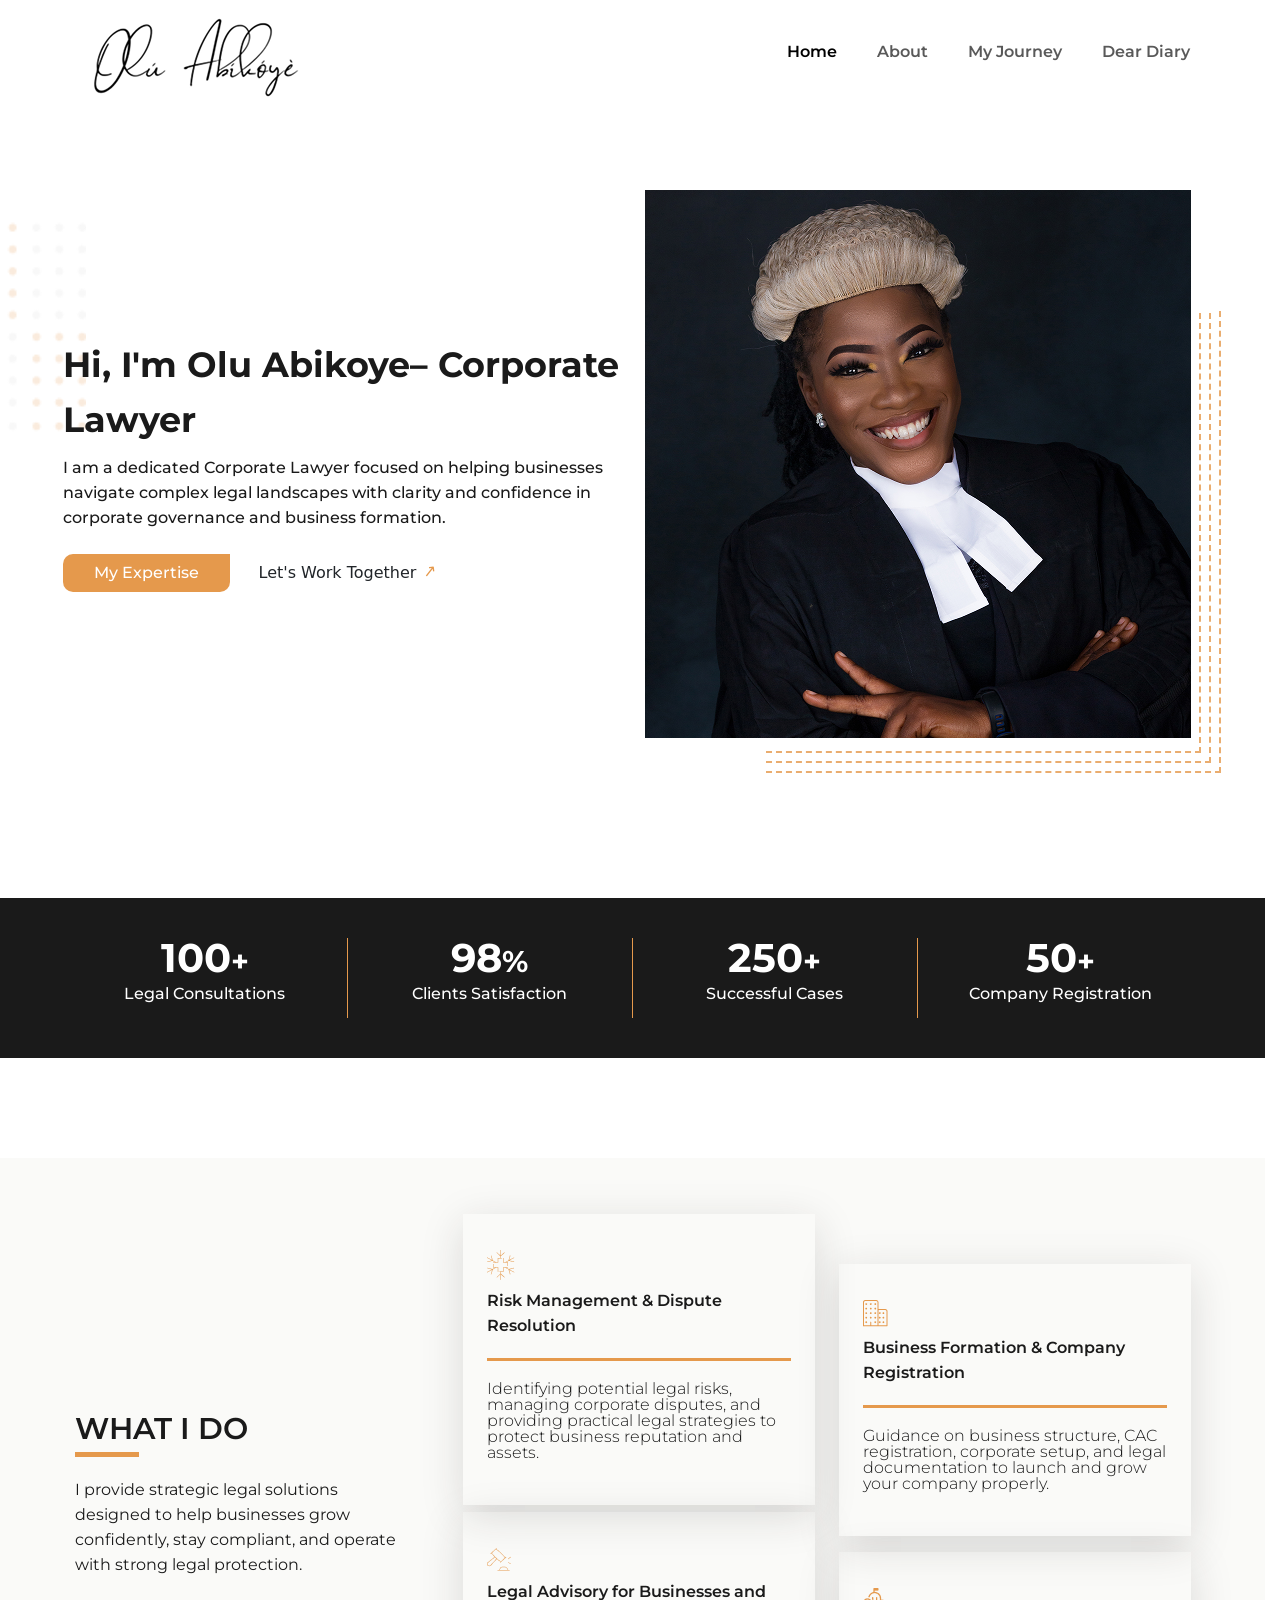
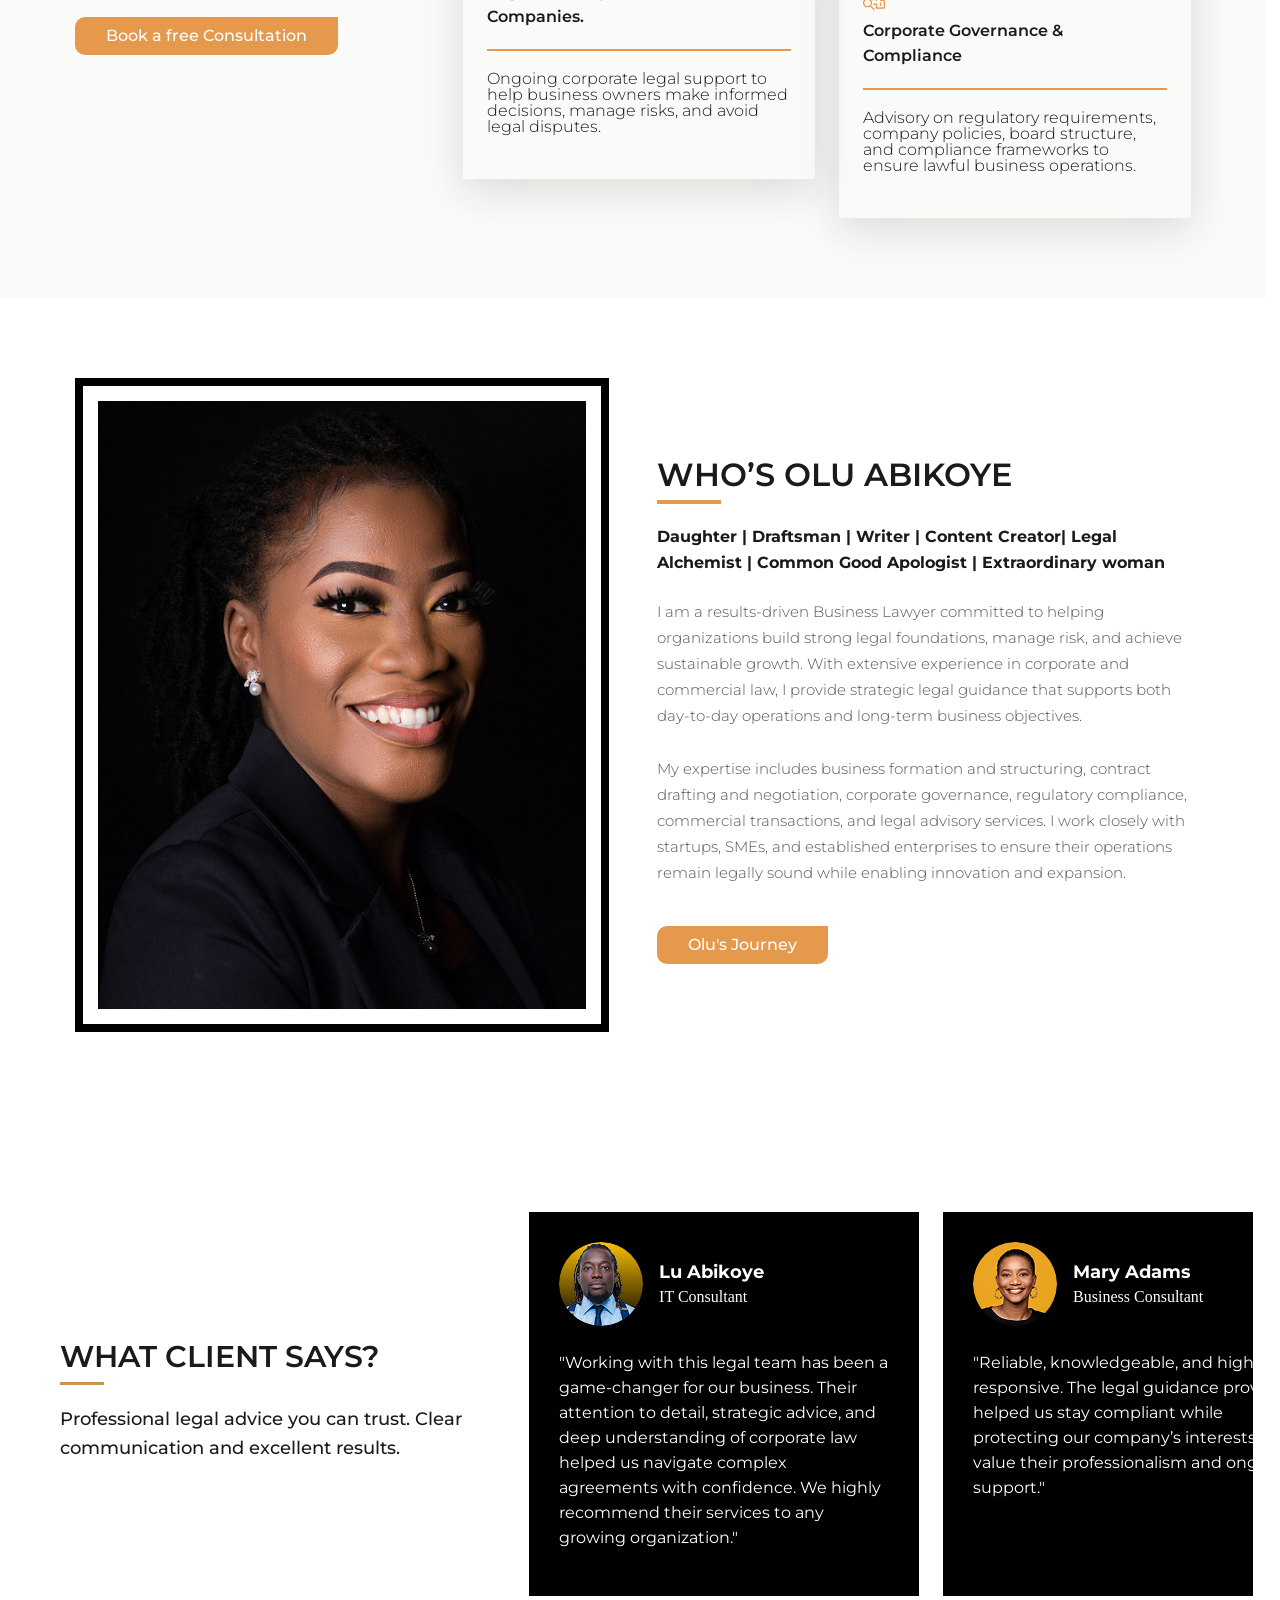
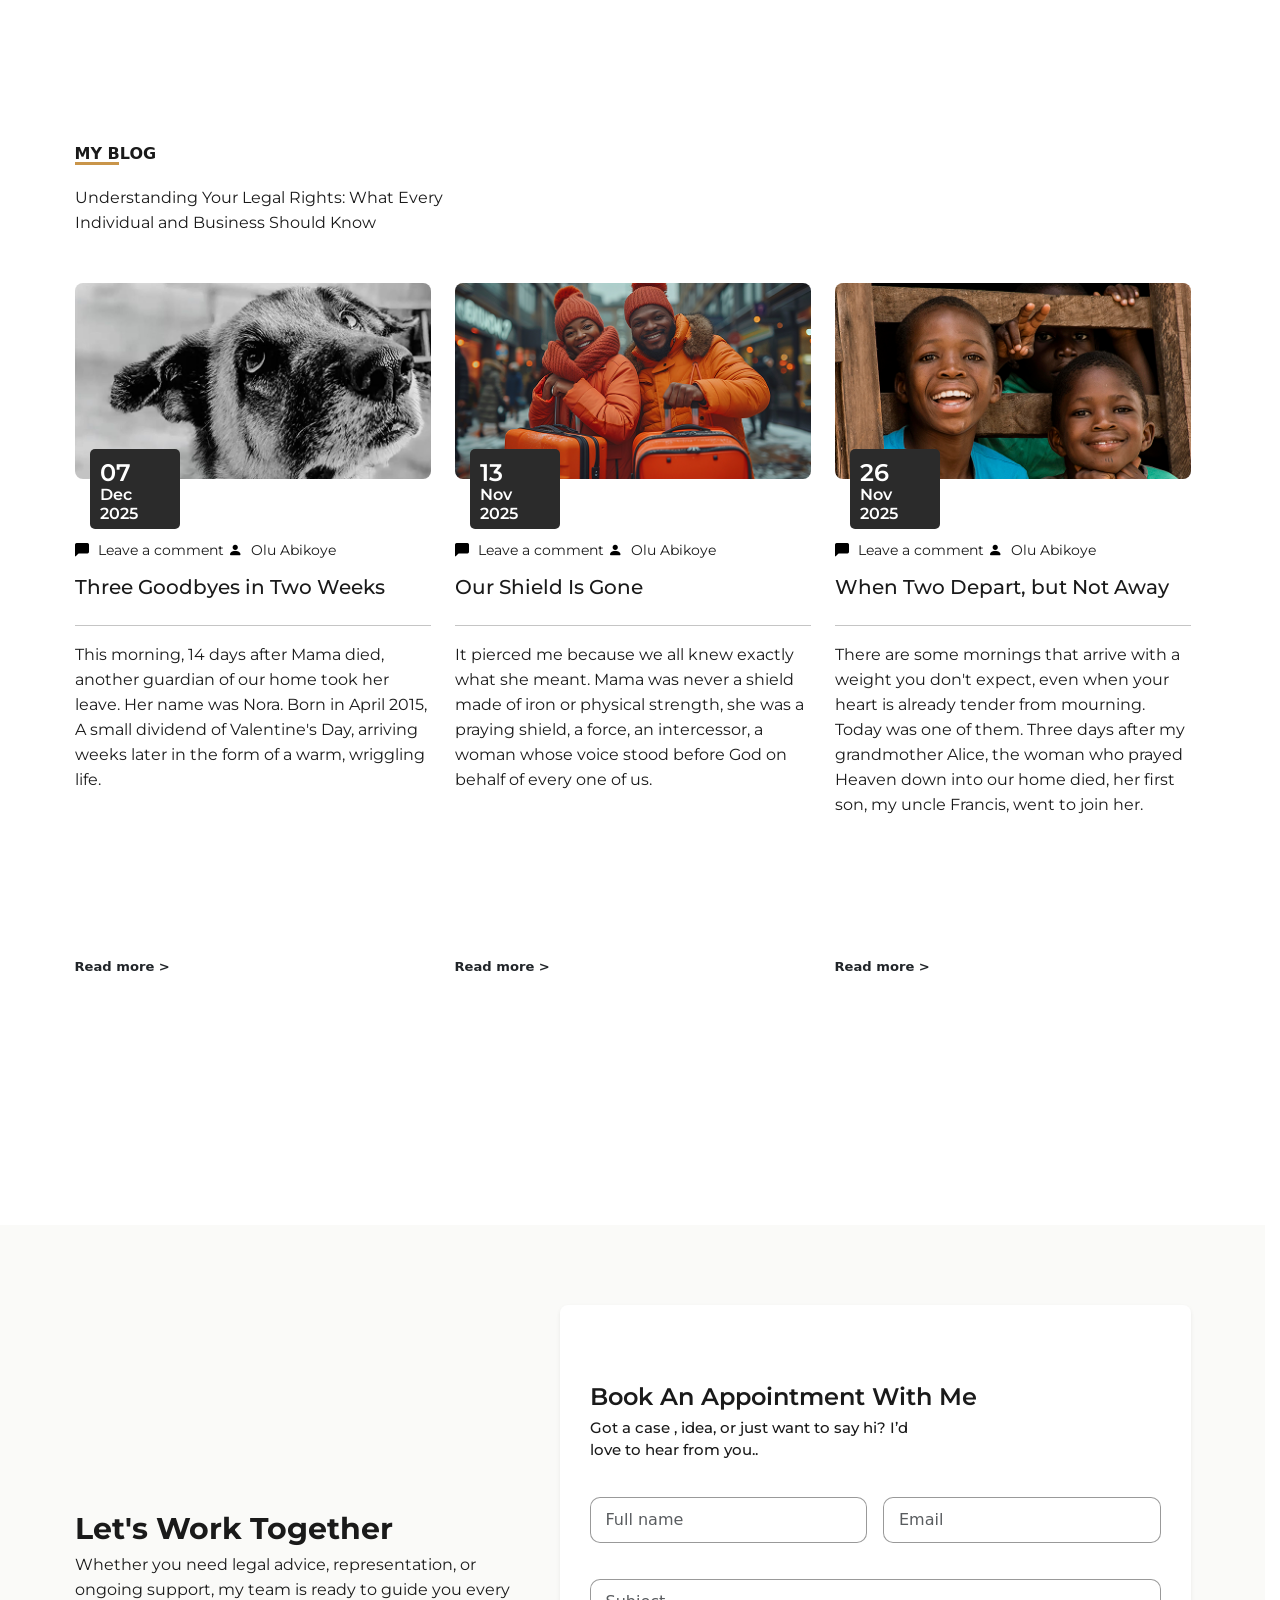
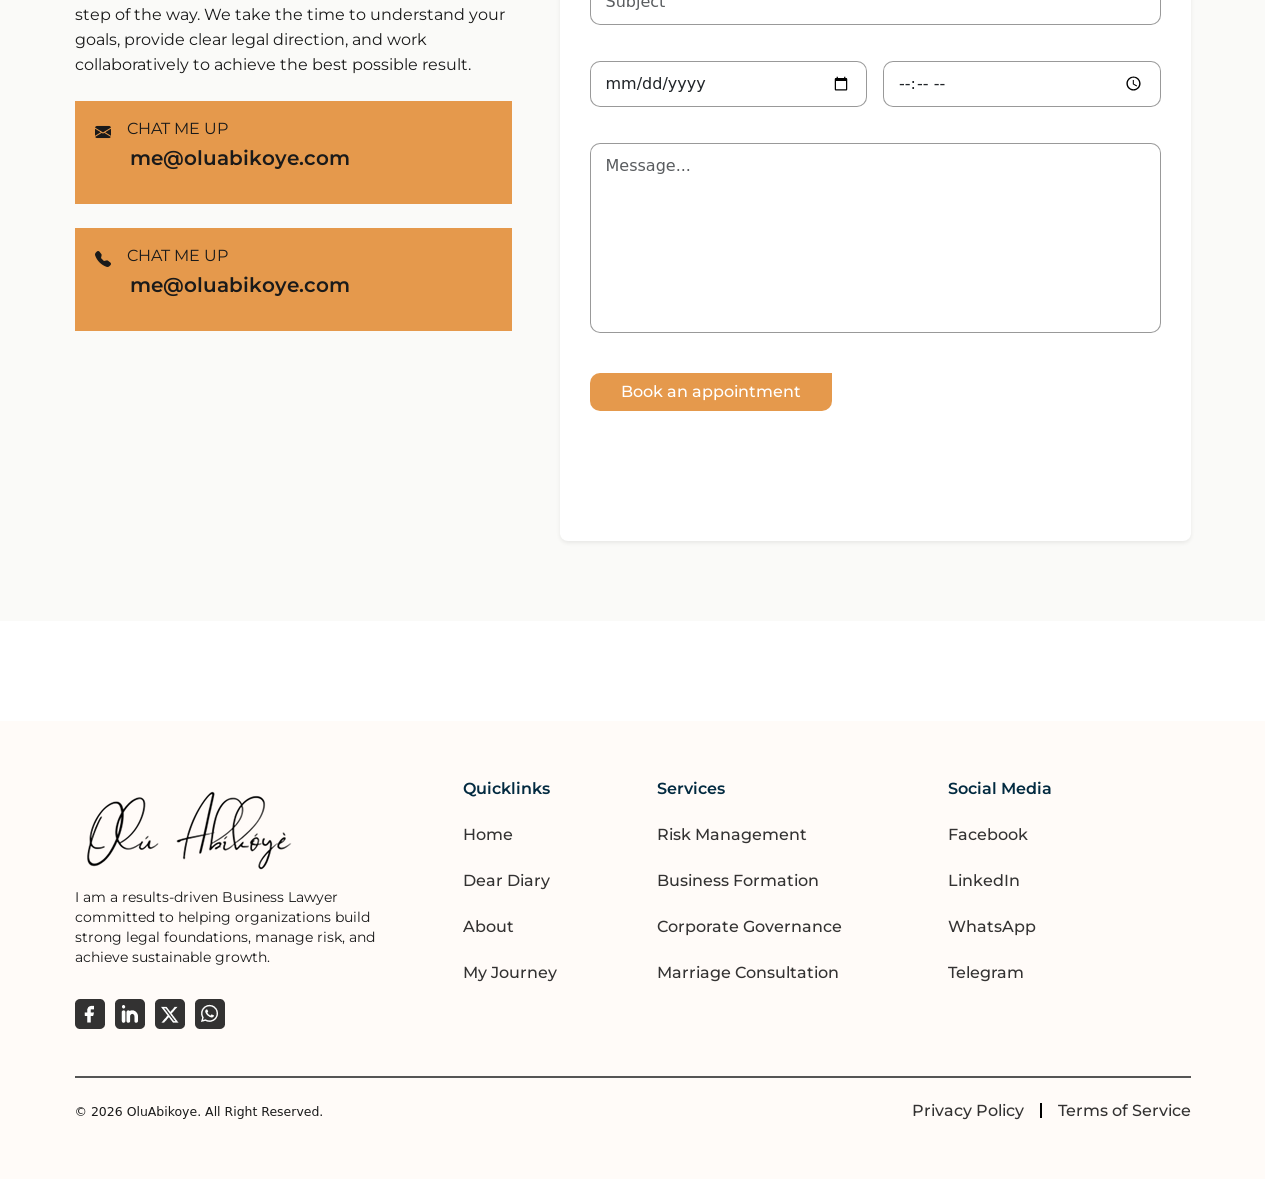
==== index.html @ 0ea5acef "Initial commit" ====
<!DOCTYPE html>
<html lang="en">
<head>
  <meta charset="UTF-8" />
  <meta name="viewport" content="width=device-width, initial-scale=1.0"/>
  <title>Olu Abikoye – Corporate Lawyer</title>
  <link rel="stylesheet" href="bootstrap-5.3.8-dist/css/bootstrap.min.css">
  <link rel="stylesheet" href="https://cdn.jsdelivr.net/npm/bootstrap-icons@1.11.3/font/bootstrap-icons.min.css">
  <link rel="stylesheet" href="style.css">
  <link rel="shortcut icon" href="images/toyosi2 1.png" type="image/x-icon">
  <link rel="preconnect" href="https://fonts.googleapis.com">
  <link rel="preconnect" href="https://fonts.gstatic.com" crossorigin>
  <link href="https://fonts.googleapis.com/css2?family=Montserrat:ital,wght@0,100..900;1,100..900&display=swap" rel="stylesheet">
</head>
<body>

<!-- NAVBAR -->
<nav class="navbar navbar-expand-lg navbar-light bg-white fixed-top">
  <div class="container">
    <a class="logo" href="index.html"><img src="images/toyosi logo 2.png" alt=""></a>
    <button class="navbar-toggler" type="button" data-bs-toggle="collapse" data-bs-target="#navMenu">
      <span class="navbar-toggler-icon"></span>
    </button>
    <div class="collapse navbar-collapse justify-content-end" id="navMenu">
      <ul class="navbar-nav">
        <li class="nav-item"><a class="nav-link active" href="index.html">Home</a></li>
        <li class="nav-item"><a class="nav-link" href="about.html">About</a></li>
        <li class="nav-item"><a class="nav-link" href="blog.html">My Journey</a></li>
        <li class="nav-item"><a class="nav-link" href="blog.html">Dear Diary</a></li>
      </ul>
    </div>
  </div>
</nav>

<!-- HERO -->
<div class="hero-section">
  <div class="container">
    <div class="row align-items-center">
        <div class="col-lg-6 hero-text-col">
          <div class="hero-text-bg">
            <h1 class="section-label mb-2">Hi, I'm Olu Abikoye– Corporate Lawyer</h1>
            <p class="law">I am a dedicated Corporate Lawyer focused on helping businesses navigate complex legal landscapes with clarity and confidence in corporate governance and business formation.</p>
            <div class="d-flex gap-3 flex-wrap mt-4">
              <a href="#"><button class="expert">My Expertise</button></a>
              <a href="#contact" class="btn">Let's Work Together <span class="arrow">&rightarrow;</span></a>
            </div>
          </div>
        </div>
      <div class="col-lg-6 mt-5 mt-lg-0">
        <div class="hero-img-wrap position-relative">
          <div class="dot-pattern"></div>
          <div class="dot-pattern-two"></div>
          <div class="dot-pattern-three"></div>
          <!-- Add this wrapper div -->
          <div class="hero-zoom-window">
            <img src="images/toyosi1 1.png" alt="Olu Abikoye" class="hero-img position-relative" style="z-index: 1;" />
          </div>
        </div>
      </div>
    </div>
  </div>
</div>

<!-- STATS -->
<section class="stats-bar">
  <div class="container">
    <div class="row text-center g-4">
      <div class="col-6 col-md-3 stat-item">
        <h2>100<span class="plus">+</span></h2>
        <p>Legal Consultations</p>
      </div>
      <div class="col-6 col-md-3 stat-item">
        <h2>98<span class="plus">%</span></h2>
        <p>Clients Satisfaction</p>
      </div>
      <div class="col-6 col-md-3 stat-item">
        <h2>250<span class="plus">+</span></h2>
        <p>Successful Cases</p>
      </div>
      <div class="col-6 col-md-3 stat-item">
        <h2>50<span class="plus">+</span></h2>
        <p>Company Registration</p>
      </div>
    </div>
  </div>
</section>

<!-- WHAT I DO -->
<section class="what-i-do" style="margin-top: 100px;">
  <div class="container">
    <div class="row g-5 align-items-center">
      <div class="col-lg-4">
        <h2 class="mb-3 what">WHAT I DO</h2>
        <div class="strat"></div>
        <p class="legal">I provide strategic legal solutions designed to help businesses grow confidently, stay compliant, and operate with strong legal protection.</p>
        <a href="#"><button class="expert mt-4">Book a free Consultation</button></a>
      </div>
      <div class="col-lg-8">
        <div class="row g-4">
          <div class="col-md-6 mt-4 mt-md-0">
            <div class="service-card" >
              <img class="mt-2 mb-2" src="images/Group 35.png" alt="">
              <h6>Risk Management & Dispute <br>Resolution</h6>
              <div class="line-two"></div>
              <p>Identifying potential legal risks, managing corporate disputes, and providing practical legal strategies to protect business reputation and assets.</p>
            </div>
          </div>
          <div class="col-md-6 serves mt-4 mt-md-0">
            <div class="service-card">
              <img class="mt-2 mb-2" src="images/Group 10.png" alt="">
              <h6>Business Formation & Company Registration</h6>
              <div class="line-two"></div>
              <p>Guidance on business structure, CAC registration, corporate setup, and legal documentation to launch and grow your company properly.</p>
            </div>
          </div>
        </div>
        <div class="row mt-3">
          <div class="col-md-6 serve mt-4 mt-md-0">
            <div class="service-card">
              <img class="mt-2 mb-2" src="images/Group.png" alt="">
              <h6>Legal Advisory for Businesses and Companies.</h6>
              <div class="line-two"></div>
              <p>Ongoing corporate legal support to help business owners make informed decisions, manage risks, and avoid legal disputes.</p>
            </div>
          </div>
          <div class="col-md-6 mt-4 mt-md-0">
            <div class="service-card">
              <img class="mt-2 mb-2" src="images/Vector2.png" alt="">
              <h6>Corporate Governance & <br>Compliance</h6>
              <div class="line-two"></div>
              <p>Advisory on regulatory requirements, company policies, board structure, and compliance frameworks to ensure lawful business operations.</p>
            </div>
          </div>
        </div>
      </div>
    </div>
  </div>
</section>

<!-- WHO IS OLU -->
<section class="who-section">
  <div class="container">
    <div class="row g-5 align-items-center">
      <div class="col-lg-6">
        <div class="profile-border-frame">
          <div class="zoom-window">
            <img src="images/toyosi2 1.png" alt="Olu Abikoye" class="img-fluid profile-img">
          </div>
        </div>
      </div>
      <div class="col-lg-6">
        <h2 class="mb-2 olu">WHO’S OLU ABIKOYE</h2>
        <div class="strats"></div>
        <h4 class="mb-4 who">Daughter | Draftsman | Writer | Content Creator| Legal Alchemist | Common Good Apologist | Extraordinary woman</h4>
        <p class="extra">I am a results-driven Business Lawyer committed to helping organizations build strong legal foundations, manage risk, and achieve sustainable growth. With extensive experience in corporate and commercial law, I provide strategic legal guidance that supports both day-to-day operations and long-term business objectives. <br><br>My expertise includes business formation and structuring, contract drafting and negotiation, corporate governance, regulatory compliance, commercial transactions, and legal advisory services. I work closely with startups, SMEs, and established enterprises to ensure their operations remain legally sound while enabling innovation and expansion.</p>
        <a href="#"><button class="expert mt-4">Olu's Journey</button></a>
      </div>
    </div>
  </div>
</section>

<!-- TESTIMONIALS -->
<section class="section-testimonials">
  <div class="container-fluid">
    <div class="row align-items-center g-0">
      
      <div class="col-lg-5 px-0 px-md-5 z-3 position-relative">
        <h2 class="section-title">WHAT CLIENT SAYS?</h2>
        <div class="gold-line"></div>
        <p class="quotes">
          Professional legal advice you can trust. Clear communication and excellent results.
        </p>
      </div>

      <div class="col-lg-7">
        <div class="marquee-outer">
          <div class="marquee-track">
            <div class="testimonial-card">
              <div class="d-flex align-items-center gap-3 mb-4">
                <img src="images/Ellipse 8.png" alt="Lu Abikoye" class="avatar"/>
                <div>
                  <div class="reviewer-name">Lu Abikoye</div>
                  <div class="reviewer-role mt-2">IT Consultant</div>
                </div>
              </div>
              <p class="quote">"Working with this legal team has been a game-changer for our business. Their attention to detail, strategic advice, and deep understanding of corporate law helped us navigate complex agreements with confidence. We highly recommend their services to any growing organization."</p>
            </div>
            <div class="testimonial-card">
              <div class="d-flex align-items-center gap-3 mb-4">
                <img src="images/Ellipse 8b.png" alt="Mary Adams" class="avatar"/>
                <div>
                  <div class="reviewer-name">Mary Adams</div>
                  <div class="reviewer-role mt-2">Business Consultant</div>
                </div>
              </div>
              <p class="quote">"Reliable, knowledgeable, and highly responsive. The legal guidance provided helped us stay compliant while protecting our company’s interests. We value their professionalism and ongoing support."</p>
            </div>
            <div class="testimonial-card">
              <div class="d-flex align-items-center gap-3 mb-4">
                <img src="images/Ellipse 8.png" alt="Lu Abikoye" class="avatar"/>
                <div>
                  <div class="reviewer-name">Lu Abikoye</div>
                  <div class="reviewer-role mt-2">IT Consultant</div>
                </div>
              </div>
              <p class="quote">"Working with this legal team has been a game-changer for our business. Their attention to detail, strategic advice, and deep understanding of corporate law helped us navigate complex agreements with confidence. We highly recommend their services to any growing organization."</p>
            </div>
            <div class="testimonial-card">
              <div class="d-flex align-items-center gap-3 mb-4">
                <img src="images/Ellipse 8b.png" alt="Mary Adams" class="avatar"/>
                <div>
                  <div class="reviewer-name">Mary Adams</div>
                  <div class="reviewer-role mt-2">Business Consultant</div>
                </div>
              </div>
              <p class="quote">"Reliable, knowledgeable, and highly responsive. The legal guidance provided helped us stay compliant while protecting our company’s interests. We value their professionalism and ongoing support."</p>
            </div>
            
          </div>
        </div>
      </div>

    </div>
  </div>
</section>


<!-- BLOG -->
<section class="blog-section">
  <section class="container py-5">
    <div class="mb-5">
      <h6 class="text-uppercase fw-bold mb-0">MY BLOG</h6>
      <div class="golden-line"></div>
      <h2 class="legal">Understanding Your Legal Rights: What Every <br>Individual and Business Should Know</h2>
    </div>

    <div class="row g-4">
      <!-- Card 1 -->
      <div class="col-md-4">
        <div class="blog-card">
          <div class="position-relative">
            <img src="images/choirs 2.png" class="img-fluid rounded-3" alt="Post Image">
            <div class="date-badge">
              <div>
                <span class="day">07</span>
                <span class="month">Dec 2025</span>
              </div>
            </div>
          </div>
          <div class="mt-5 d-flex flex-column" style="height: 50vh;">
            <div class="meta-info d-flex gap-3">
              <p class="comment mt-3"><i class="bi bi-chat-left-fill"></i> Leave a comment <i class="bi bi-person-fill"></i> Olu Abikoye</p>
            </div>
            <h4 class="good">Three Goodbyes in Two Weeks</h4>
            <hr>
            <p class="morn flex-grow-1">This morning, 14 days after Mama died, another guardian of our home took her leave. Her name was Nora. Born in April 2015, A small dividend of Valentine's Day, arriving weeks later in the form of a warm, wriggling life.</p>
            <a href="#" class="text-dark fw-bold text-decoration-none read-more mt-auto">Read more ></a>
          </div>
        </div>
      </div>

      <!-- Card 2 -->
      <div class="col-md-4 col-sm-12">
        <div class="blog-card">
          <div class="position-relative">
            <img src="images/choirs 2b.png" class="img-fluid rounded-3" alt="Post Image">
            <div class="date-badge">
              <div>
                <span class="day">13</span>
                <span class="month">Nov 2025</span>
              </div>
            </div>
          </div>
          <div class="mt-5 d-flex flex-column" style="height: 50vh;">
            <div class="meta-info d-flex gap-3">
              <p class="comment mt-3"><i class="bi bi-chat-left-fill"></i> Leave a comment <i class="bi bi-person-fill"></i> Olu Abikoye</p>
            </div>
            <h4 class="good">Our Shield Is Gone</h4>
            <hr>
            <p class="morn flex-grow-1">It pierced me because we all knew exactly what she meant. Mama was never a shield made of iron or physical strength, she was a praying shield, a force, an intercessor, a woman whose voice stood before God on behalf of every one of us.</p>
            <a href="#" class="text-dark fw-bold text-decoration-none read-more mt-auto">Read more ></a>
          </div>
        </div>
      </div>

      <!-- Card 3 -->
      <div class="col-md-4">
        <div class="blog-card">
          <div class="position-relative">
            <img src="images/choirs 2c.png" class="img-fluid rounded-3" alt="Post Image">
            <div class="date-badge">
              <div>
                <span class="day">26</span>
                <span class="month">Nov 2025</span>
              </div>
            </div>
          </div>
          <div class="mt-5 d-flex flex-column" style="height: 50vh;">
            <div class="meta-info d-flex gap-3">
              <p class="comment mt-3"><i class="bi bi-chat-left-fill"></i> Leave a comment <i class="bi bi-person-fill"></i> Olu Abikoye</p>
            </div>
            <h4 class="good">When Two Depart, but Not Away</h4>
            <hr>
            <p class="morn flex-grow-1">There are some mornings that arrive with a weight you don't expect, even when your heart is already tender from mourning. Today was one of them. Three days after my grandmother Alice, the woman who prayed Heaven down into our home died, her first son, my uncle Francis, went to join her.</p>
            <a href="#" class="text-dark fw-bold text-decoration-none read-more mt-auto">Read more ></a>
          </div>
        </div>
      </div>

    </div>
  </section>
</section>

<!-- CONTACT -->
<section class="contact-section" id="contact" style="margin-top: 100px;">
  <div class="container">
    <div class="row g-5 align-items-center">

      <!-- Left Side -->
      <div class="col-lg-5">
        <h2 class="let">Let's Work Together</h2>
        <p class="team">
          Whether you need legal advice, representation, or ongoing support, my team is ready to guide you every step of the way. We take the time to understand your goals, provide clear legal direction, and work collaboratively to achieve the best possible result. 
        </p>

        <div class="d-flex flex-column email mt-4">
          <div class="d-flex gap-3">
            <i class="bi bi-envelope-fill"></i></i>
            <small class="chat"> CHAT ME UP</small>
          </div>
          <p class="mail">me@oluabikoye.com</p>
        </div>
        <div class="d-flex flex-column email mt-4">
          <div class="d-flex gap-3">
            <i class="bi bi-telephone-fill"></i>
            <small class="chat"> CHAT ME UP</small>
          </div>
          <p class="mail">me@oluabikoye.com</p>
        </div>

      </div>

      <!-- Right Side -->
      <div class="col-lg-7">
        <div class=" rounded-3 shadow-sm form" style="background:#fff;">
          <h4 class="book">Book An Appointment With Me</h4>
          <p class="idea">Got a case , idea, or just want to say hi? I’d <br>love to hear from you..</p>

          <div class="row g-3">
            <div class="col-md-6">
              <input type="text" class="form-control inpu" placeholder="Full name"/>
            </div>
            <div class="col-md-6">
              <input type="email" class="form-control inpu" placeholder="Email"/>
            </div>
            <div class="col-12">
              <input type="text" class="form-control inpu" placeholder="Subject"/>
            </div>
            <div class="col-md-6">
              <input type="date" class="form-control inpu"/>
            </div>
            <div class="col-md-6">
              <input type="time" class="form-control inpu"/>
            </div>
            <div class="col-12">
              <textarea class="form-control inpu" rows="7" placeholder="Message..."></textarea>
            </div>
            <div class="col-12">
              <a href="#"><button class="expert mt-4">Book an appointment</button></a>
            </div>
          </div>
        </div>
      </div>

    </div>
  </div>
</section>

<!-- FOOTER -->
  <footer>
    <div class="container">
      <div class="row g-5">
        <div class="col-lg-4">
          <a href="index.html" class="logo d-block mb-3"><img src="images/toyosi logo 2.png" alt=""></a>
          <p class="driven">I am a results-driven Business Lawyer committed to helping organizations build strong legal foundations, manage risk, and achieve sustainable growth.</p>
          <div class="social-icons mt-3">
            <img src="images/facebook.png" alt="">
            <img src="images/linkedin.png" alt="">
            <img src="images/twitter.png" alt="">
            <img src="images/whatsapp.png" alt="">
          </div>
        
        
        </div>
        <div class="col-md-4 col-6 col-lg-2">
          <h6>Quicklinks</h6>
          <a href="index.html">Home</a>
          <a href="blog.html">Dear Diary</a>
          <a href="about.html">About</a>
          <a href="blog.html">My Journey</a>
        </div>
        <div class="col-md-4 col-lg-3 col-6">
          <h6>Services</h6>
          <a href="#">Risk Management</a>
          <a href="#">Business Formation</a>
          <a href="#">Corporate Governance</a>
          <a href="#">Marriage Consultation</a>
        </div>
        <div class="col-md-4 col-lg-3 col-sm-6">
          <h6>Social Media</h6>
          <a href="#">Facebook</a>
          <a href="#">LinkedIn</a>
          <a href="#">WhatsApp</a>
          <a href="#">Telegram</a>
        </div>
      </div>
      <div class="footer-bottom d-flex justify-content-between flex-wrap gap-2">
        <span>© 2026 OluAbikoye. All Right Reserved.</span>
        <div class="d-flex gap-3">
          <a href="#">Privacy Policy</a>
          <div class="foot-line"></div>
          <a href="#">Terms of Service</a>
        </div>
      </div>
    </div>
  </footer>
  <script src="bootstrap-5.3.8-dist/js/bootstrap.bundle.min.js"></script>
  </body>
</html>
---- style.css ----
:root {
  --gold: #c9954a;
  --dark: #1a1a1a;
  --light-bg: #fafaf8;
  --card-border: #e8e0d5;
}

/* BASE */
*, *::before, *::after {
  box-sizing: border-box;
}

html, body {
  overflow-x: hidden;
  max-width: 100%;
  margin: 0;
  padding: 0;
}

body {
  color: var(--dark);
  background: #fff;
}

/* NAVBAR */
.logo {
  text-decoration: none;
}
html {
  scrollbar-gutter: stable;
}

.navbar-nav .nav-link {
  margin-left: 1.5rem;
  font-family: Montserrat, sans-serif;
  font-weight: 600;
  font-size: 16px;
  line-height: 100%;
}

/* FIX: remove left margin on mobile so links don't overflow */
@media (max-width: 991px) {
  .navbar-nav .nav-link {
    margin-left: 0;
    padding: 8px 0;
  }
}

.navbar-nav .nav-link:hover {
  color: var(--gold) !important;
  border-bottom: 2px solid black;
  width: fit-content;
}
.active {
  border-bottom: 2px solid transparent;
}

/* BUTTONS */
.btn-gold {
  background: var(--gold);
  color: #fff;
  border: none;
  border-top-left-radius: 10px;
  border-bottom-left-radius: 10px;
  border-bottom-right-radius: 10px;
}

.arrow {
  color: #E5994C;
  display: inline-block;
  transform: rotate(-52.14deg);
  width: 12px !important;
  height: 18px !important;
}

.btn-gold:hover {
  background: #b07d37;
  color: #fff;
}

.btn-outline-gold {
  border: 1px solid var(--gold);
  color: var(--gold);
  background: transparent;
  border-radius: 4px;
  padding: 10px 22px;
  font-size: 0.85rem;
}

.btn-outline-gold:hover {
  background: var(--gold);
  color: #fff;
}

.hero-section {
  padding-top: 40px;
  padding-bottom: 60px;
}

.hero-text-col {
  padding-left: 0;
  padding-right: 0;
}

@media (max-width: 991px) {
  .hero-text-col {
    padding-left: 12px !important;
    padding-right: 12px !important;
  }
}

.hero-zoom-window {
  overflow: hidden;
  position: relative;
  z-index: 1;
}

.hero-img {
  object-fit: cover;
  width: 100%;
  transform: scale(1);
  transition: transform 0.6s cubic-bezier(0.25, 0.46, 0.45, 0.94);
}

.hero-zoom-window:hover .hero-img {
  transform: scale(1.08);
}

/* DOT PATTERN */
.dot-pattern,
.dot-pattern-two,
.dot-pattern-three {
  position: absolute;
  border-style: dashed;
  border-color: #E5994C;
  border-width: 0 2px 2px 0;
  opacity: 0.8;
  z-index: 0;
}

.dot-pattern {
  bottom: -35px;
  right: -30px;
  width: 455px;
  height: 462px;
}

.dot-pattern-two {
  bottom: -25px;
  right: -20px;
  width: 445px;
  height: 450px;
}

.dot-pattern-three {
  bottom: -15px;
  right: -10px;
  width: 435px;
  height: 440px;
}

.hero-text-bg {
  position: relative;
  width: 100%;
  padding: 20px 0;
}

.hero-text-bg::before {
  content: '';
  position: absolute;
  top: 10px;
  left: -100px !important;
  transform: translateY(-50%);
  width: 124px; 
  height: 209px;
  background-image: url(images/Group\ 7.png);
  background-repeat: no-repeat;
  background-position: center center;
  background-size: contain;
  z-index: 0;
  opacity: 0.7;
}
@media(max-width: 768px){
  .hero-text-bg::before{
    display: none;
  }
}
.hero-text-bg > * {
  position: relative;
  z-index: 1;
}

@media (max-width: 991px) and (min-width: 581px) {
  .dot-pattern {
    width: 300px;
    height: 320px;
    right: -10px;
    bottom: -25px;
  }
  .dot-pattern-two {
    width: 290px;
    height: 310px;
    right: -3px;
    bottom: -18px;
  }
  .dot-pattern-three {
    width: 280px;
    height: 300px;
    right: 4px;
    bottom: -10px;
  }
}

@media (max-width: 580px) {
  .dot-pattern {
    width: 300px;
    height: 280px;
    bottom: -30px;
    right: -8px;
  }
  .dot-pattern-two {
    width: 290px;
    height: 270px;
    bottom: -20px;
    right: -1px;
  }
  .dot-pattern-three {
    width: 280px;
    height: 260px;
    bottom: -10px;
    right: 5px;
  }
}

/* TYPOGRAPHY */
.section-label {
  font-family: Montserrat;
  font-weight: 700;
  font-style: Bold;
  font-size: 35px;
  line-height: 55px;
  letter-spacing: 0%;
}

.no-break {
  white-space: nowrap;
}

.law {
  font-family: Montserrat;
  font-weight: 500;
  font-style: Medium;
  font-size: 16px;
  line-height: 25px;
  letter-spacing: 3%;
}

@media (max-width: 767px) {
  .section-label {
    font-size: 28px;
    line-height: 40px;
  }
}

@media (max-width: 400px) {
  .section-label {
    font-size: 22px;
    line-height: 34px;
  }
}

/* STATS BAR */
.stats-bar {
  margin-top: 100px;
  padding: 40px 0;
  background-color: #000000E5;
  width: 100%;
  position: relative;
  left: 0;
  right: 0;
}

.stat-item h2 {
  font-family: Montserrat;
  font-weight: 700;
  font-style: Bold;
  font-size: 40px;
  line-height: 100%;
  letter-spacing: 0%;
  text-align: center;
  color: #FFFFFF;
}
.stat-item h2 .plus{
  font-family: Montserrat;
  font-weight: 700;
  font-style: Bold;
  font-size: 30px;
  line-height: 100%;
  letter-spacing: 0%;
  text-align: center;
  color: #FFFFFF;
}

.stat-item p {
  font-family: Montserrat;
  font-weight: 500;
  font-style: Medium;
  font-size: 16px;
  line-height: 100%;
  letter-spacing: 0%;
  color: #FFFFFF;
}

@media (min-width: 768px) {
  .stat-item:not(:last-child) {
    border-right: 1px solid #E5994C;
  }
}
@media (max-width: 767px) {
  .stat-item:nth-child(odd) {
    border-right: 1px solid #E5994C;
  }
  /* FIX: reduce top margin on mobile */
  .stats-bar {
    margin-top: 60px;
  }
}

/* WHAT I DO */
.what-i-do {
  padding: 80px 0;
  background: var(--light-bg);
}

/* FIX: reduce large top margin on tablets/mobile */
@media (max-width: 991px) {
  .what-i-do {
    margin-top: 40px !important;
  }
}

.service-card {
  padding: 28px 24px;
  box-shadow: 0px 10px 40px 0px #27212026;
}
.service-card:hover::before {
  transform: scaleX(1);
}
.service-card:hover {
  background: var(--dark3);
  transform: translateY(-5px);
  box-shadow: 0px 10px 40px 0px #27212026;
}

.service-card h6 {
  font-family: Montserrat;
  font-weight: 600;
  font-style: SemiBold;
  font-size: 16px;
  line-height: 25px;
  letter-spacing: 3%;
}

.service-card p {
  font-family: Montserrat;
  font-weight: 300;
  font-style: Light;
  font-size: 16px;
  line-height: 100%;
  letter-spacing: 2%;
}

.service-icon {
  color: var(--gold);
  font-size: 1.1rem;
  margin-bottom: 10px;
  display: block;
}

/* WHO IS OLU */
.who-section {
  padding: 80px 0;
}

.who-img {
  width: 100%;
  object-fit: cover;
  padding: 10px;
}

.who-imggg {
  border: 6px solid var(--dark);
  padding: 0;
}
.strat {
  width: 64px;
  height: 0.5vh;
  background-color: #E5994C;
  margin-top: -20px;
  margin-bottom: 20px;
}
.strats {
  width: 64px;
  height: 0.5vh;
  background-color: #E5994C;
  margin-bottom: 20px;
  margin-top: -10px;
}
.stratss {
  width: 119px;
  height: 0.5vh;
  background-color: #E5994C;
  margin-bottom: 20px;
  margin-top: -10px;
}
.goldd-line{
  width: 36px;
  height: 0.5vh;
  background-color: #E5994C;
  margin-top: -2px;
  margin-bottom: 20px;
}
.line-two {
  width: 100%;
  height: 0.3vh;
  background-color: #E5994C;
  margin-top: 20px;
  margin-bottom: 20px;
}
.olu {
  font-family: Montserrat;
  font-weight: 600;
  font-style: SemiBold;
  font-size: 30px;
  line-height: 55px;
  letter-spacing: 0%;
}

/* FIX: olu heading too large on small phones */
@media (max-width: 575px) {
  .olu {
    font-size: 22px;
    line-height: 38px;
  }
}

.who {
  font-family: Montserrat;
  font-weight: 600;
  font-style: SemiBold;
  font-size: 20px;
  line-height: 29px;
  letter-spacing: 0%;
}


@media (max-width: 575px) {
  .who {
    font-size: 15px;
    line-height: 24px;
  }
}

.who-text-col {
  position: relative;
}


.who-text-col::before {
  content: '';
  position: absolute;
  top: -100px;        
  right: -80px;      
  width: 124px;
  height: 209px;
  background-image: url(images/Group\ 7.png);
  background-repeat: no-repeat;
  background-position: center center;
  background-size: contain;
  z-index: 0;
  opacity: 0.6;
  pointer-events: none;
}


.who-text-col > * {
  position: relative;
  z-index: 1;
}
@media (max-width: 768px) {
  .who-text-col::before {
    display: none;
  }
}

.extra {
  font-family: Montserrat;
  font-weight: 300;
  font-style: Light;
  font-size: 16px;
  line-height: 25px;
  letter-spacing: 0%;
}
.expert {
  opacity: 1;
  padding-top: 10px;
  padding-right: 30px;
  padding-bottom: 10px;
  padding-left: 30px;
  gap: 10px;
  border-top-left-radius: 10px;
  border-bottom-right-radius: 10px;
  border-bottom-left-radius: 10px;
  background-color: #E5994C;
  border: 1px solid transparent;
  color: white;
  font-family: Montserrat;
  font-weight: 500;
  font-style: Medium;
  font-size: 16px;
  line-height: 100%;
  letter-spacing: 0%;
}
.expert:hover {
  background-color: transparent;
  color: black;
  border: 1px solid #E5994C;
}
.what {
  font-family: Montserrat;
  font-weight: 600;
  font-style: SemiBold;
  font-size: 30px;
  line-height: 55px;
  letter-spacing: 0%;
}
.legal {
  font-family: Montserrat;
  font-weight: 400;
  font-style: Regular;
  font-size: 16px;
  line-height: 25px;
  letter-spacing: 3%;
}

/* FIX: legal heading too large on small phones */
@media (max-width: 575px) {
  .legal {
    font-size: 16px;
    line-height: 24px;
  }
}

.who-section h2 {
  font-size: 2rem;
}

.who-section h4 {
  font-weight: 700;
  font-size: 1rem;
  line-height: 1.6;
}

.who-section p {
  color: #555;
  font-size: 0.93rem;
  line-height: 1.75;
}

/* TESTIMONIALS */
.testimonials {
  padding: 80px 0;
  background: var(--light-bg);
}

.section-testimonials {
  overflow: hidden;
}
@media (min-width: 1000px) {
  .section-testimonials {
    padding: 100px 0;
    overflow: hidden;
  }
}

/* FIX: left text column needs breathing room on mobile */
@media (max-width: 991px) {
  .section-testimonials .col-lg-5 {
    padding: 40px 20px 20px !important;
  }
}

.gold-line {
  width: 44px;
  height: 3px;
  background: var(--gold);
  margin-bottom: 20px;
  margin-top: -10px;
}
.golden-line {
  width: 44px;
  height: 3px;
  background: var(--gold);
  margin-bottom: 20px;
  margin-top: -1px;
}

.section-title {
  font-family: Montserrat;
  font-weight: 600;
  font-style: SemiBold;
  font-size: 30px;
  line-height: 55px;
  letter-spacing: 0%;
}

/* MARQUEE */
.marquee-outer {
  overflow: hidden;
  display: flex;
}

.marquee-track {
  display: flex;
  gap: 24px;
  width: max-content;
  animation: marquee-scroll 30s linear infinite;
}

@keyframes marquee-scroll {
  0%   { transform: translateX(0); }
  100% { transform: translateX(-50%); }
}

.testimonial-card {
  background: black;
  color: white;
  padding: 30px;
  width: 390px;
  flex-shrink: 0;
  transition: border-color 0.3s ease, transform 0.3s ease;
}

/* FIX: testimonial cards too wide on small phones */
@media (max-width: 480px) {
  .testimonial-card {
    width: 290px;
    padding: 20px;
  }
}

.avatar {
  width: 84px;
  height: 84px;
  border: none;
  border-radius: 50%;
  object-fit: cover;
}

.reviewer-name {
  font-family: Montserrat;
  font-weight: 700;
  font-style: Bold;
  font-size: 18px;
  line-height: 100%;
  letter-spacing: 0%;
}
.reviewer-role {
  font-family: Nunito;
  font-weight: 500;
  font-style: Medium;
  font-size: 16px;
  line-height: 100%;
  letter-spacing: 0%;
}
.quotes {
  font-family: Montserrat;
  font-weight: 500;
  font-style: Medium;
  font-size: 18px;
  line-height: 29px;
  letter-spacing: 0%;
}
.quote {
  font-family: Montserrat;
  font-weight: 400;
  font-style: Regular;
  font-size: 16px;
  line-height: 25px;
  letter-spacing: 0%;
}

.avatar-placeholder {
  display: flex;
  align-items: center;
  justify-content: center;
  color: #fff;
  font-weight: 700;
  font-size: 1.1rem;
  flex-shrink: 0;
}

.work {
  font-family: Montserrat;
  font-weight: 400;
  font-style: Regular;
  font-size: 16px;
  line-height: 25px;
  letter-spacing: 0%;
}

/* BLOG DATE BADGE (index.html) */
.date-badge {
  position: absolute;
  bottom: -50px;
  left: 15px;
  background-color: #2b2b2b;
  color: #fff;
  padding: 12px 10px;
  text-align: start;
  line-height: 1.2;
  z-index: 2;
  width: 90px;
  height: 80px;
  opacity: 1;
  border-radius: 5px;
}

.date-badge .day {
  display: block;
  font-family: Montserrat;
  font-weight: 600;
  font-style: SemiBold;
  font-size: 24px;
  line-height: 100%;
  letter-spacing: 0%;
}

.date-badge .month {
  font-family: Montserrat;
  font-weight: 600;
  font-style: SemiBold;
  font-size: 16px;
  line-height: 100%;
  letter-spacing: 0%;
}

.meta-info {
  font-size: 0.8rem;
}

.meta-info i {
  color: #000;
  margin-right: 5px;
}

.read-more:hover {
  color: #e6a75a !important;
  transition: 0.3s;
}

.read-more {
  font-size: 0.82rem;
  color: var(--gold);
  text-decoration: none;
  font-weight: 700;
  display: flex;
  align-items: end;
  text-align: end;
}

/* FIX: blog card fixed height: 50vh causes overflow on mobile */
@media (max-width: 767px) {
  .blog-card > div[style] {
    height: auto !important;
    min-height: 200px;
  }
}

/* CONTACT */
.contact-section {
  padding: 80px 0;
  background: var(--light-bg);
}

.inpu {
  padding: 10px 15px;
  border-radius: 10px;
  border: 1px solid #00000066;
  margin-top: 20px;
  resize: none;
}

/* FIX: .form had hardcoded pixel width/height/top/left — all broken on mobile */
.form {
  width: 100% !important;
  height: auto !important;
  top: auto !important;
  left: auto !important;
  opacity: 1;
  padding: 40px 20px 60px 20px;
}

@media (min-width: 992px) {
  .form {
    padding: 80px 30px 130px 30px;
  }
}

/* FOOTER */
footer {
  background: #FFFBF8;
  padding: 60px 0 30px;
}

footer h6 {
  font-family: Montserrat;
  font-weight: 600;
  font-style: SemiBold;
  font-size: 16px;
  line-height: 100%;
  letter-spacing: 0%;
  color: #022A40;
  margin-bottom: 30px;
}

footer a {
  color: #000000CC;
  text-decoration: none;
  font-family: Montserrat;
  font-weight: 500;
  font-style: Medium;
  font-size: 16px;
  line-height: 100%;
  letter-spacing: 0%;
  display: block;
  margin-bottom: 30px;
}

footer a:hover {
  color: #E5994C;
}
.foot-line {
  width: 2px;
  height: 15px;
  background: #000000;
}

.driven {
  font-family: Montserrat;
  font-weight: 400;
  font-style: Regular;
  font-size: 14px;
  line-height: 20px;
  letter-spacing: 0%;
}

.footer-bottom {
  border-top: 2px solid #555;
  margin-top: 40px;
  padding-top: 25px;
  font-size: 0.78rem;
}

/* FIX: footer-bottom wraps awkwardly on very small screens */
@media (max-width: 400px) {
  .footer-bottom {
    flex-direction: column;
    align-items: flex-start;
  }
}

.social-icons  {
  display: inline-flex;
  align-items: center;
  justify-content: center;
  gap: 10px;
}

/* RESPONSIVE */
@media (max-width: 768px) {
  .who-img {
    height: 300px;
  }
}
@media (min-width: 1000px) {
  .serve {
    margin-top: -40px !important;
  }
  .serves {
    margin-top: 50px !important;
  }
}

/* PROFILE IMAGE FRAME */
.profile-border-frame {
  position: relative;
  display: block;
  padding: 15px;
  border: 8px solid #000;
  transition: border-style 0.3s ease;
  cursor: pointer;
}

.zoom-window {
  overflow: hidden;
  width: 100%;
  height: 100%;
}
.profile-img {
  width: 100%;
  height: auto;
  display: block;
  transform: scale(1);
  transition: transform 0.6s cubic-bezier(0.25, 0.46, 0.45, 0.94);
}
.profile-border-frame:hover {
  border-style: dashed;
}
.profile-border-frame:hover .profile-img {
  transform: scale(1.15);
}

.comment {
  font-family: Montserrat;
  font-weight: 400;
  font-style: Regular;
  font-size: 14px;
  line-height: 100%;
  letter-spacing: 0%;
}
.good {
  font-family: Montserrat;
  font-weight: 500;
  font-style: Medium;
  font-size: 20px;
  line-height: 28px;
  letter-spacing: 0%;
}
.morn {
  font-family: Montserrat;
  font-weight: 400;
  font-style: Regular;
  font-size: 16px;
  line-height: 25px;
  letter-spacing: 0%;
}

.let {
  font-family: Montserrat;
  font-weight: 700;
  font-style: Bold;
  font-size: 30px;
  line-height: 100%;
  letter-spacing: 0px;
}
.team {
  font-family: Montserrat;
  font-weight: 400;
  font-style: Regular;
  font-size: 16px;
  line-height: 25px;
  letter-spacing: 0px;
}
.email {
  opacity: 1;
  gap: 15px;
  padding: 20px;
  background-color: #E5994C;
}
.chat {
  font-family: Montserrat;
  font-weight: 400;
  font-style: Regular;
  font-size: 16px;
  line-height: 100%;
  letter-spacing: 0px;
}
.mail {
  font-family: Montserrat;
  font-weight: 600;
  font-style: SemiBold;
  font-size: 20px;
  line-height: 100%;
  letter-spacing: 0px;
  margin-top: -12px;
  margin-left: 35px;
}

/* FIX: email text overflows on very small phones */
@media (max-width: 400px) {
  .mail {
    font-size: 14px;
    margin-left: 10px;
    word-break: break-all;
  }
}

.book {
  font-family: Montserrat;
  font-weight: 600;
  font-style: SemiBold;
  font-size: 24px;
  line-height: 100%;
  letter-spacing: -2%;
}
.idea {
  font-family: Montserrat;
  font-weight: 500;
  font-style: Medium;
  font-size: 15px;
  line-height: 22px;
  letter-spacing: -2%;
}

.navbar-toggler {
  border: none !important;
}
@media (min-width: 1000px) {
  /* .navbar {
    border-bottom: 1px solid whitesmoke;
  } */
  .contact-section {
    margin-top: 200px !important;
  }
}

/* ABOUT PAGE BANNER */
.about {
  background-image: url(images/toyosi3\ 1.png);
  width: 100%;
  height: 400px;
  background-repeat: no-repeat;
  color: white;
  display: flex;
  align-items: center;
  justify-content: center;
  background-size: cover;
}
@media (max-width: 700px) {
  .about {
    background-image: url(images/toyosi3\ 1b.png);
    width: 100%;
    height: 400px;
    background-repeat: no-repeat;
    color: white;
    display: flex;
    align-items: center;
    padding-top: 100px;
    justify-content: center;
    background-size: cover;
  }
}

/* FIX: banner too tall on small phones */
@media (max-width: 480px) {
  .about {
    height: 240px;
  }
}

.me {
  font-family: Montserrat;
  font-weight: 700;
  font-style: Bold;
  font-size: 40px;
  line-height: 55px;
  letter-spacing: 0%;
  padding-top: 50px;
}

@media (max-width: 575px) {
  .me {
    font-size: 28px;
    line-height: 40px;
    padding-top: 20px;
  }
}

/* LEADING WITH PURPOSE */
.purpose-section {
  padding: 80px 0;
}

.purpose-card {
  box-shadow: 0px 10px 40px 0px #27212026;
  opacity: 1;
  gap: 20px;
  padding-top: 50px;
  padding-right: 20px;
  padding-bottom: 50px;
  padding-left: 20px;
  border-radius: 20px;
  min-height: 290px;
}
.purpose-card:hover::before {
  transform: scaleX(1);
}
.purpose-card:hover {
  box-shadow: 0px 10px 40px 0px #D9D9D980;
  transform: translateY(-5px);
  background: #FFFBF8;
}

.purpose-card-title {
  font-family: Montserrat;
  font-weight: 600;
  font-style: SemiBold;
  font-size: 18px;
  line-height: 100%;
  letter-spacing: 0%;
}

.purpose-card-text {
  font-family: Montserrat;
  font-weight: 300;
  font-style: Light;
  font-size: 16px;
  line-height: 28px;
  letter-spacing: 0%;
}

/* TIMELINE */
.timeline-year {
  font-family: Montserrat;
  font-weight: 600;
  font-style: SemiBold;
  font-size: 30px;
  line-height: 100%;
  letter-spacing: 0%;
  cursor: pointer;
  padding-bottom: 6px;
  display: inline-block;
}
@media (max-width: 800px) {
  .timeline-year {
    font-size: 20px;
  }
}

/* FIX: still too large on very small phones */
@media (max-width: 400px) {
  .timeline-year {
    font-size: 15px;
  }
}

.timeline-year.active,
.timeline-year:hover {
  color: #E5994C;
}

.timeline-heading {
  font-family: Montserrat;
  font-weight: 500;
  font-style: Medium;
  font-size: 18px;
  line-height: 100%;
  letter-spacing: 0%;
  margin-bottom: 16px;
  margin-top: 30px;
  display: inline-block;
  position: relative;
}

.timeline-text {
  font-family: Montserrat;
  font-weight: 400;
  font-style: Regular;
  font-size: 18px;
  line-height: 30px;
  letter-spacing: 0%;
}

/* FIX: timeline body text too large on mobile */
@media (max-width: 575px) {
  .timeline-text {
    font-size: 15px;
    line-height: 26px;
  }
}

.year {
  background: #FFFBF8B2;
  padding: 80px 0;
}

@media (min-width: 1000px) {
  footer {
    margin-top: 100px;
  }
  .hero-section {
    margin-top: 150px;
  }
}
@media (max-width: 1000px) {
  .hero-section {
    margin-top: 100px;
  }
}

/* FIX: hero top margin on very small phones */
@media (max-width: 480px) {
  .hero-section {
    margin-top: 80px;
  }
}

/* BLOG PAGE */
.hero h1 {
  font-family: 'Cormorant Garamond', serif;
  font-size: 3rem;
  color: #fff;
  font-weight: 600;
  letter-spacing: 0.02em;
}

.main-section { padding: 60px 0; }

/* FIX: padding too large on mobile */
@media (max-width: 575px) {
  .main-section { padding: 30px 0; }
}

.post-card {
  background: #fff;
  border: none;
  border-radius: 4px;
  overflow: hidden;
  margin-bottom: 40px;
  box-shadow: 0 2px 16px rgba(0,0,0,0.04);
  transition: box-shadow 0.3s;
}
.post-card:hover { box-shadow: 0 6px 30px rgba(0,0,0,0.09); }

.post-img-wrap {
  position: relative;
  overflow: hidden;
}
.post-img-wrap img {
  width: 100%;
  height: 280px;
  object-fit: cover;
  display: block;
  transition: transform 0.5s ease;
}

/* FIX: image height too rigid on small phones */
@media (max-width: 575px) {
  .post-img-wrap img {
    height: 200px;
  }
}

.post-card:hover .post-img-wrap img { transform: scale(1.04); }

.dates {
  position: relative;
  width: 120px;
  height: 100px;
  bottom: 35px;
  left: 16px;
  background: var(--dark);
  color: #fff;
  text-align: center;
  padding: 8px 14px;
  font-family: Montserrat;
  font-weight: 600;
  font-style: SemiBold;
  font-size: 20px;
  line-height: 100%;
  letter-spacing: 0%;
  display: flex;
  flex-direction: column;
  justify-content: center;
  align-items: center;
  text-transform: uppercase;
}
.dates strong {
  display: block;
  font-family: Montserrat;
  font-weight: 600;
  font-style: SemiBold;
  font-size: 16px;
  line-height: 100%;
  letter-spacing: 0%;
  text-align: center;
}

.post-body { padding: 24px 28px 28px; }
.post-body h2 {
  font-family: Montserrat;
  font-weight: 600;
  font-style: SemiBold;
  font-size: 32px;
  line-height: 100%;
  letter-spacing: 0%;
  margin-bottom: 10px;
}

/* FIX: post title too large on mobile */
@media (max-width: 575px) {
  .post-body h2 {
    font-size: 22px;
  }
  .post-body {
    padding: 16px;
  }
}

.post-body p {
  font-family: Montserrat;
  font-weight: 400;
  font-style: Regular;
  font-size: 16px;
  line-height: 25px;
  letter-spacing: 2%;
  margin-bottom: 16px;
}
.post-meta {
  font-family: Montserrat;
  font-size: 0.78rem;
  color: var(--muted);
  display: flex;
  align-items: center;
  gap: 16px;
  border-top: 1px solid #f0f0f0;
  padding-top: 14px;
}
.post-meta span { display: flex; align-items: center; gap: 5px; }

.sidebar { position: sticky; top: 80px; }

@media (max-width: 991px) {
  .sidebar { position: static; }
}
/* Make sidebar the positioning parent */
.sidebar {
  position: relative;
}


.sidebar::before {
  content: '';
  position: absolute;
  top: 120px;       
  right: -120px;
  width: 69px;
  height: 116.3px;
  background-image: url('images/Group\ 7.png');
  background-repeat: no-repeat;
  background-position: center center;
  background-size: contain;
  z-index: 0;
  opacity: 0.6;
  pointer-events: none;
}


@media (max-width: 768px) {
  .sidebar::before {
    display: none;
  }
}
.sidebar-block {
  background: #000000CC;
  border-radius: 4px;
  padding-top: 24px;
  padding-bottom: 24px;
  padding-right: 120px;
  padding-left: 24px;
  margin-bottom: 24px;
  color: white;
}

.sidebar-tag {
  border-radius: 4px;
  padding-top: 24px;
  padding-bottom: 24px;
  padding-left: 24px;
  margin-bottom: 50px;
  margin-top: 80px;
}

/* FIX: excessive top margin on mobile */
@media (max-width: 991px) {
  .sidebar-tag { margin-top: 30px; }
}

.sidebar-tag h4 {
  font-family: Montserrat;
  font-weight: 400;
  font-style: Regular;
  font-size: 30px;
  line-height: 100%;
  letter-spacing: 0%;
  margin-bottom: 50px;
}

.sidebar-post {
  background: #000000CC;
  border-radius: 4px;
  padding: 24px;
  margin-bottom: 24px;
  color: white;
}
.sidebar-blockk {
  padding: 24px 0px 24px 0px;
  margin-bottom: 24px;
  color: white;
}
.sidebar-block h5 {
  font-family: Montserrat;
  font-weight: 400;
  font-style: Regular;
  font-size: 24px;
  line-height: 100%;
  margin-bottom: 16px;
  padding-bottom: 10px;
  padding-right: 10px;
  letter-spacing: 0.02em;
  border-bottom: 3px solid #FFFFFF33;
}
.recentt{
    width: 297px !important;
}
.sidebar-feeds {
  border-radius: 4px;
  padding-top: 24px;
  padding-bottom: 24px;
  padding-left: 24px;
  margin-bottom: 50px;
  margin-top: 80px;
}

/* FIX: excessive top margin on mobile */
@media (max-width: 991px) {
  .sidebar-feeds { margin-top: 30px; }
}

.sidebar-feeds h5 {
  font-family: Montserrat;
  font-weight: 400;
  font-style: Regular;
  font-size: 24px;
  line-height: 100%;
  margin-bottom: 16px;
  padding-bottom: 10px;
  padding-right: 20px;
  letter-spacing: 0.02em;
  border-bottom: 3px solid #FFFFFF33;
}
.sidebar-post h5 {
  font-family: Montserrat;
  font-weight: 400;
  font-style: Regular;
  font-size: 24px;
  line-height: 100%;
  margin-bottom: 16px;
  padding-bottom: 10px;
  padding-right: 20px;
  letter-spacing: 0.02em;
  /* FIX: was hardcoded 297px — overflows on narrow screens */
  width: 100%;
  border-bottom: 3px solid #FFFFFF33;
}

/* SEARCH */
.search-wrap { display: flex; gap: 0; }
.search-wrap input {
  flex: 1;
  border: 1px solid #ddd;
  border-right: none;
  padding: 9px 14px;
  font-size: 0.85rem;
  border-radius: 3px 0 0 3px;
  outline: none;
  font-family: 'DM Sans', sans-serif;
  /* FIX: prevents input from overflowing flex container */
  min-width: 0;
}
.search-wrap button {
  background: var(--gold);
  color: #fff;
  border: none;
  padding: 9px 18px;
  font-size: 0.82rem;
  font-weight: 500;
  border-radius: 0 3px 3px 0;
  cursor: pointer;
  letter-spacing: 0.05em;
  transition: background 0.2s;
  /* FIX: prevents "Search" text wrapping on small screens */
  white-space: nowrap;
}
.search-wrap button:hover { background: #b0802e; }

/* CATEGORY */
.cat-list { list-style: none; padding: 0; }
.cat-list li {
  display: flex;
  justify-content: space-between;
  align-items: center;
  padding: 15px 0;
  border-bottom: 1px solid #FFFFFF33;
  font-family: Montserrat;
  font-weight: 400;
  font-style: Regular;
  font-size: 16px;
  line-height: 100%;
  letter-spacing: 0%;
}

/* RECENT POSTS */
.recent-item {
  display: flex;
  gap: 12px;
  align-items: flex-start;
  padding: 10px 0;
}
.recent-item:last-child {
  border-bottom: none;
}
/* FIX: fixed 146px wide clips on small screens — made fluid */
.recent-item img {
  width: 100px;
  max-width: 40%;
  height: 80px;
  object-fit: cover;
  flex-shrink: 0;
}

@media (min-width: 768px) {
  .recent-item img {
    width: 146px;
    height: 103px;
  }
}

.recent-item-text h6 {
  font-size: 0.85rem;
  font-weight: 500;
  margin-bottom: 3px;
  line-height: 1.4;
}
.recent-item-text p {
  font-family: Montserrat;
  font-weight: 500;
  font-style: Medium;
  font-size: 15px;
  line-height: 100%;
  letter-spacing: 0%;
}

/* TAGS */
.tag-cloud {
  display: flex;
  flex-wrap: wrap;
  font-family: Montserrat;
  font-weight: 700;
  font-style: Medium;
  font-size: 18px;
  line-height: 100%;
  letter-spacing: 0%;
  gap: 10px;
}

/* FIX: Bootstrap ps-lg-5 leaves excessive left padding on mobile */
@media (max-width: 991px) {
  .tag-cloud.ps-lg-5 {
    padding-left: 0 !important;
  }
}

.tag {
  color: var(--charcoal);
  gap: 10px;
  font-size: 0.78rem;
  padding: 5px 14px;
  border-radius: 2px;
  text-decoration: none;
  transition: all 0.2s ease;
  letter-spacing: 0.03em;
  background: #FFFBF8;
  border: 1px solid transparent;
}

.tag:hover {
  color: #E5994C;
  border: 1px solid #E5994C;
  background-color: #fff;
}

/* INSTAGRAM GRID */
.insta-grid { display: grid; grid-template-columns: repeat(3, 1fr); gap: 20px; }
.insta-grid img {
  width: 100%;
  aspect-ratio: 1;
  object-fit: cover;
  border-radius: 2px;
  filter: grayscale(20%);
  transition: filter 0.3s;
}
.insta-grid img:hover { filter: none; }


@media (max-width: 400px) {
  .insta-grid { gap: 8px; }
}
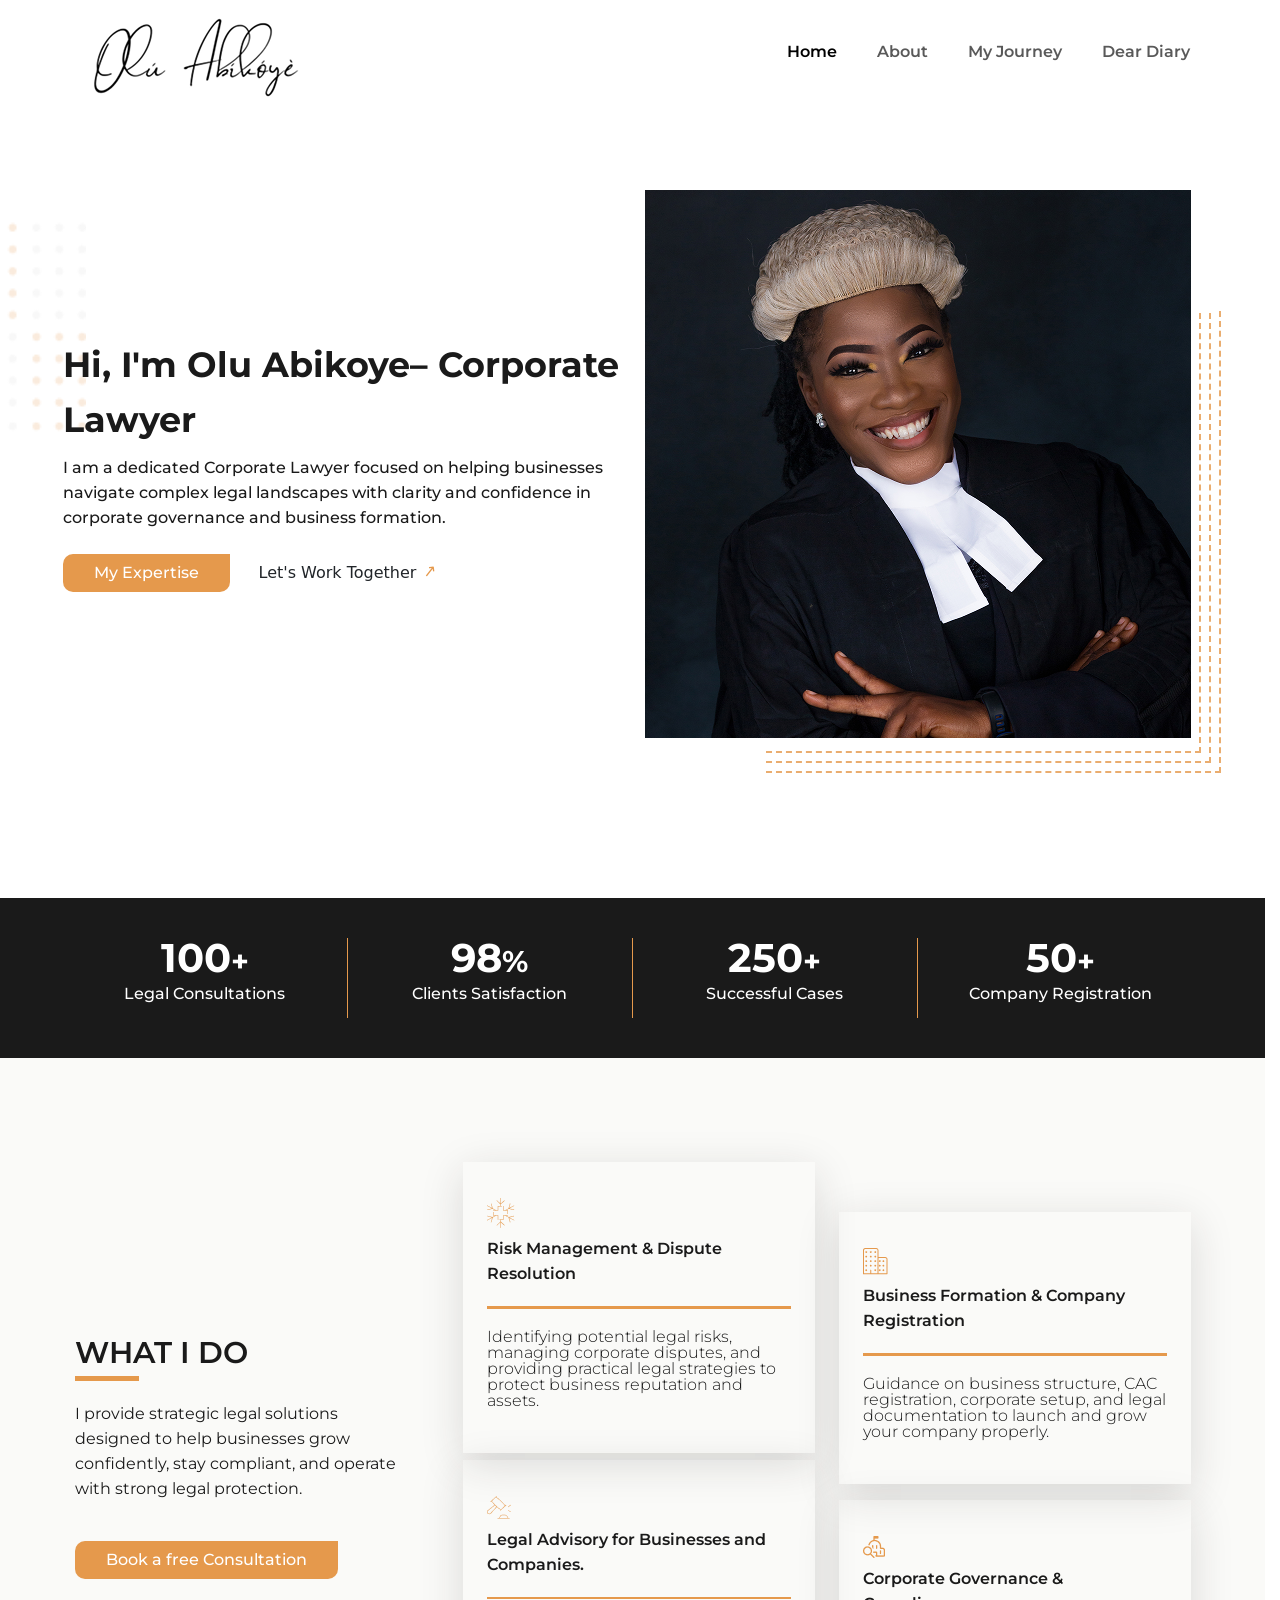
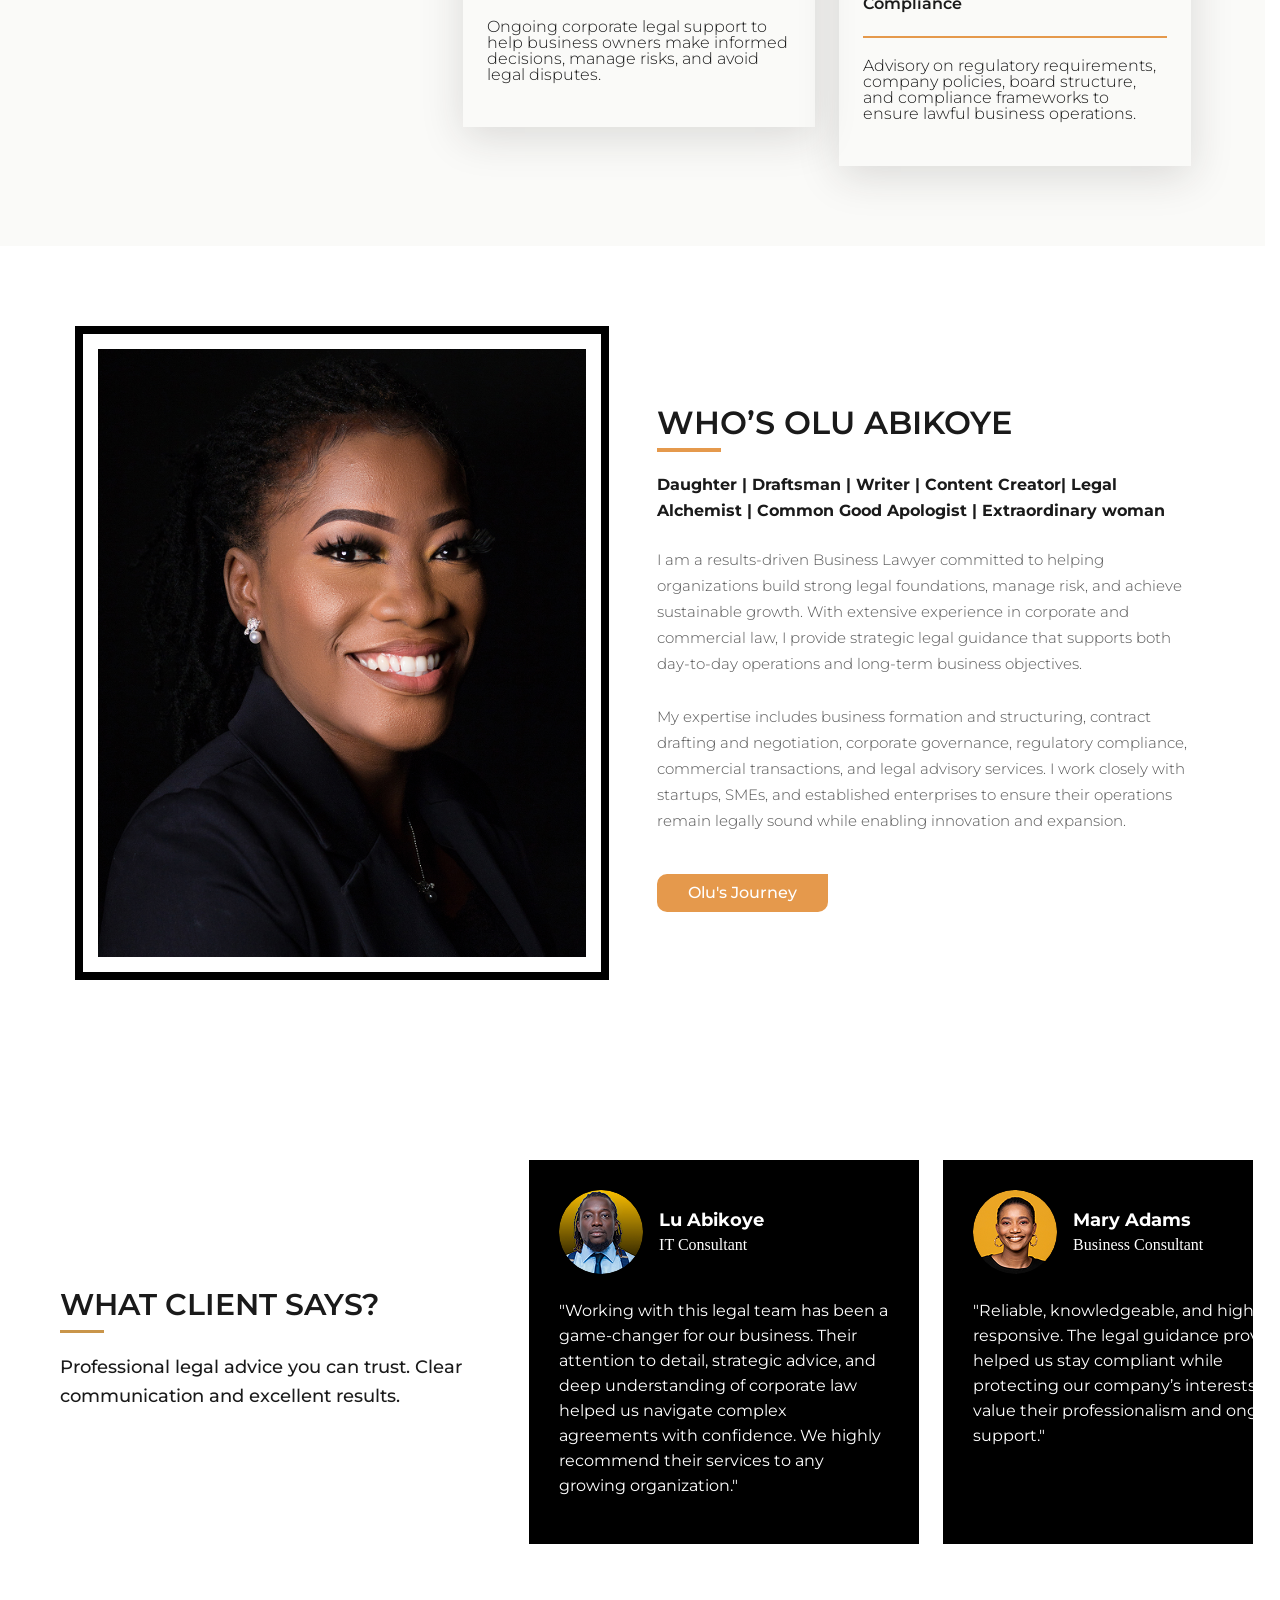
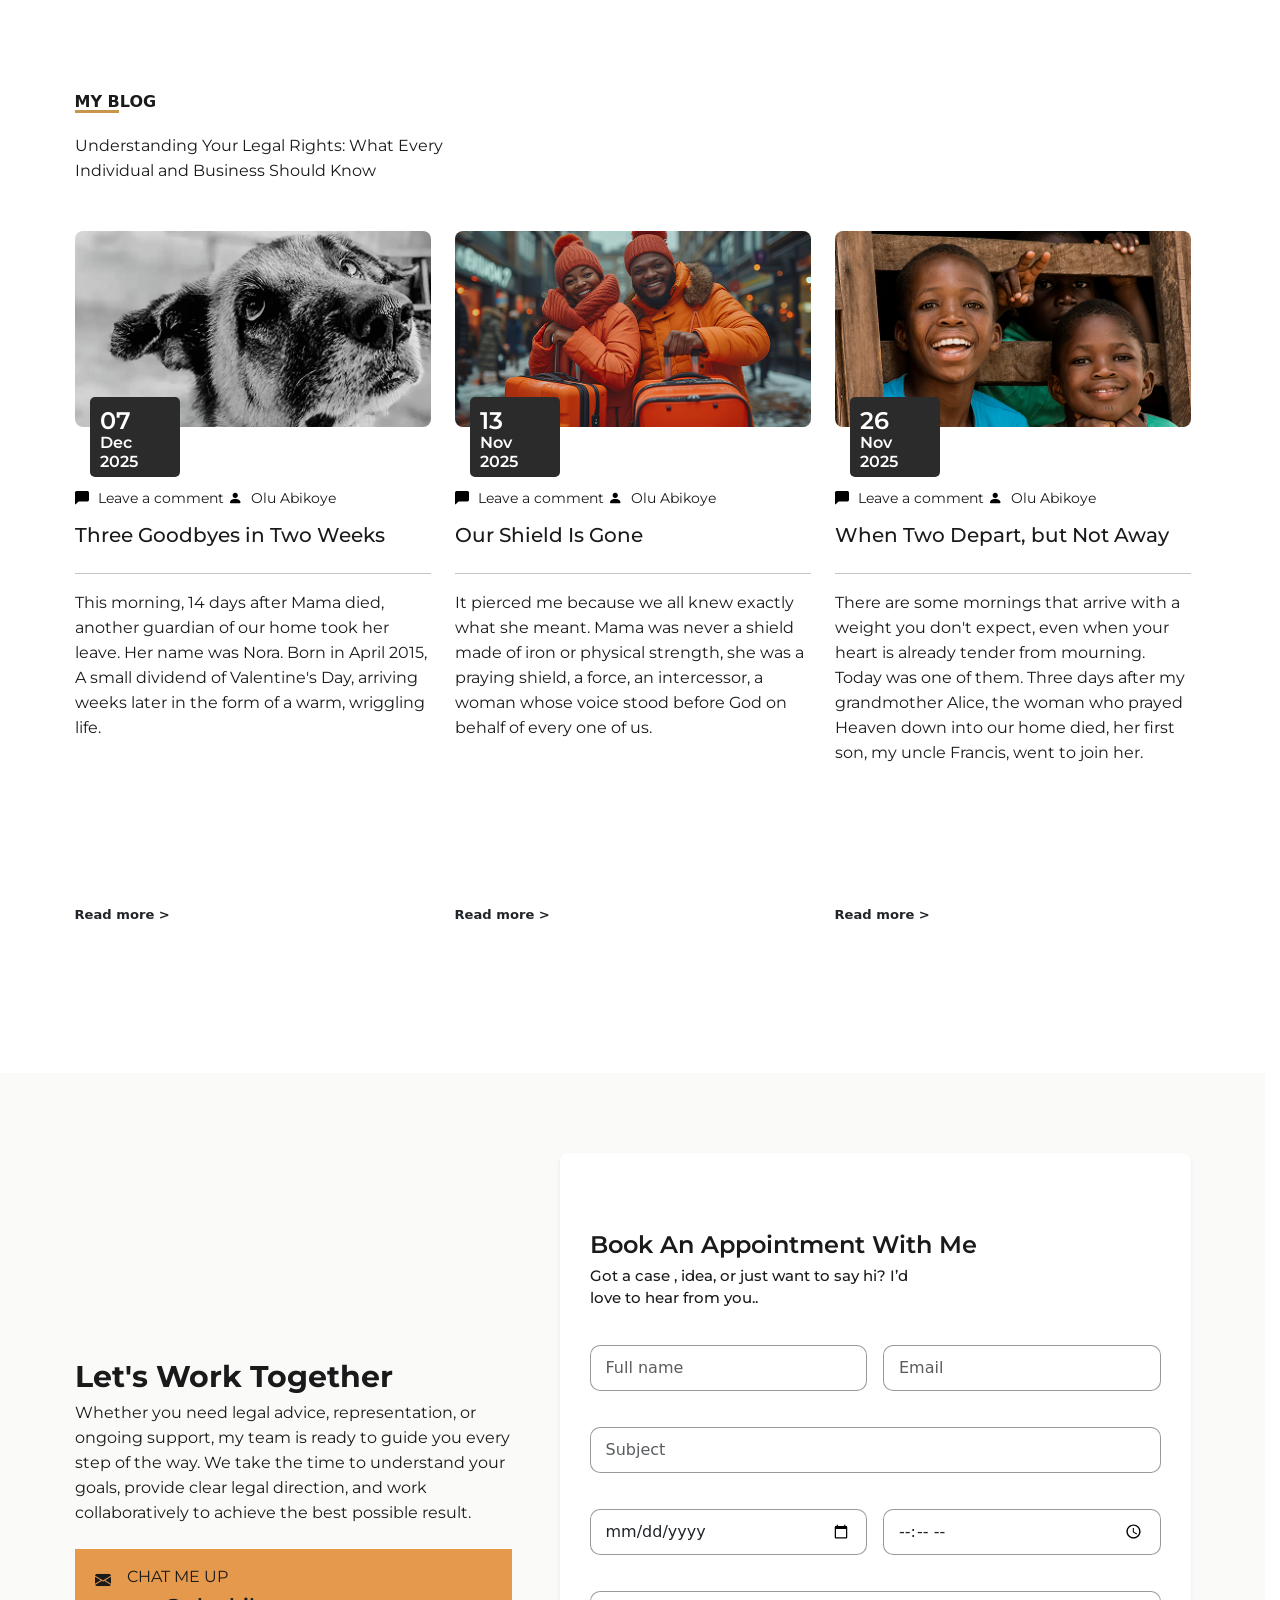
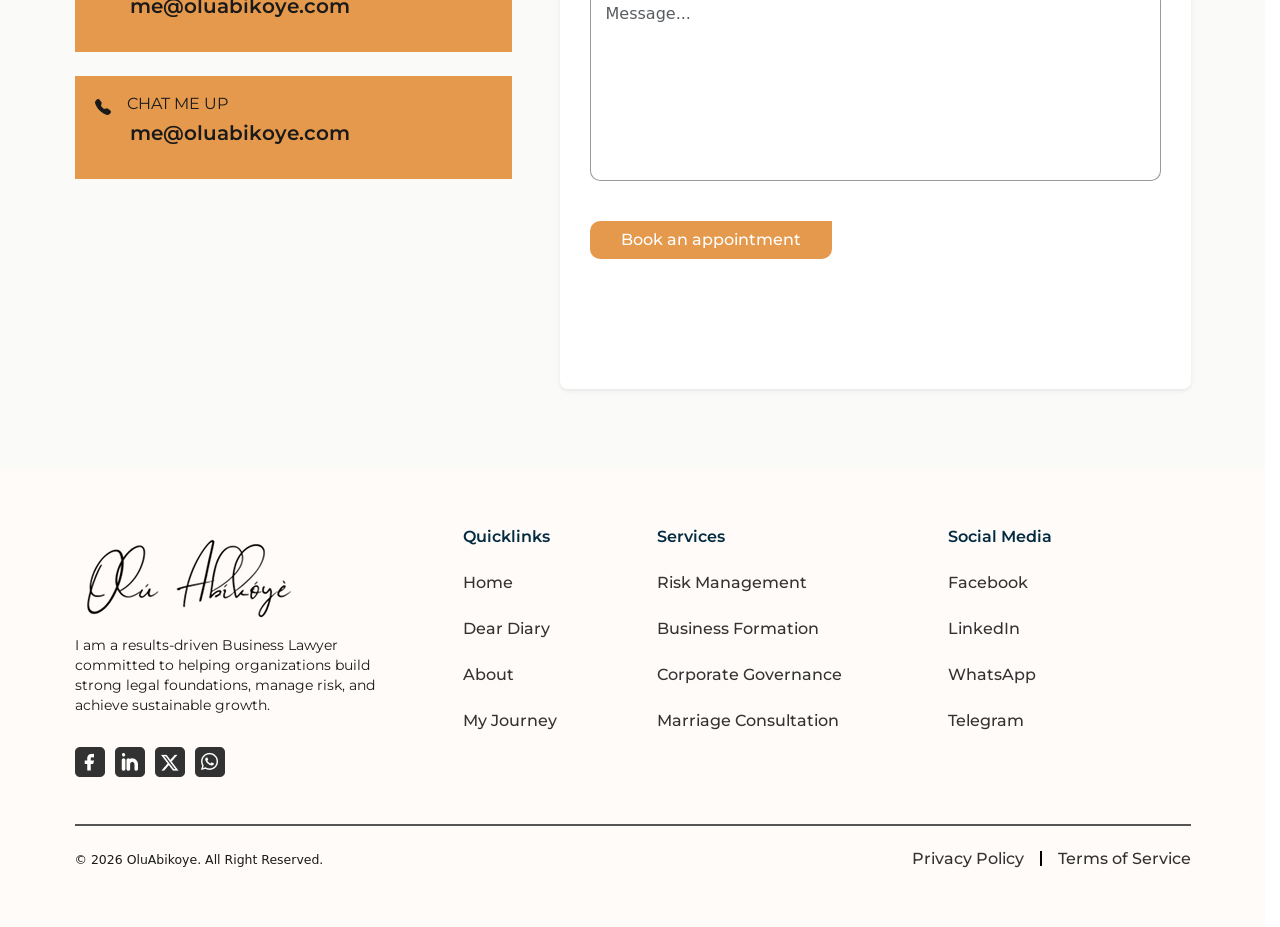
==== commit be46e50b: "white spaces changes" ====
--- a/index.html
+++ b/index.html
@@ -86,7 +86,7 @@
 </section>
 
 <!-- WHAT I DO -->
-<section class="what-i-do" style="margin-top: 100px;">
+<section class="what-i-do">
   <div class="container">
     <div class="row g-5 align-items-center">
       <div class="col-lg-4">
@@ -96,7 +96,7 @@
         <a href="#"><button class="expert mt-4">Book a free Consultation</button></a>
       </div>
       <div class="col-lg-8">
-        <div class="row g-4">
+        <div class="row g-4 mt-4">
           <div class="col-md-6 mt-4 mt-md-0">
             <div class="service-card" >
               <img class="mt-2 mb-2" src="images/Group 35.png" alt="">
@@ -254,7 +254,7 @@
             <h4 class="good">Three Goodbyes in Two Weeks</h4>
             <hr>
             <p class="morn flex-grow-1">This morning, 14 days after Mama died, another guardian of our home took her leave. Her name was Nora. Born in April 2015, A small dividend of Valentine's Day, arriving weeks later in the form of a warm, wriggling life.</p>
-            <a href="#" class="text-dark fw-bold text-decoration-none read-more mt-auto">Read more ></a>
+            <a href="#" class="text-dark fw-bold text-decoration-none read-more">Read more ></a>
           </div>
         </div>
       </div>
@@ -278,7 +278,7 @@
             <h4 class="good">Our Shield Is Gone</h4>
             <hr>
             <p class="morn flex-grow-1">It pierced me because we all knew exactly what she meant. Mama was never a shield made of iron or physical strength, she was a praying shield, a force, an intercessor, a woman whose voice stood before God on behalf of every one of us.</p>
-            <a href="#" class="text-dark fw-bold text-decoration-none read-more mt-auto">Read more ></a>
+            <a href="#" class="text-dark fw-bold text-decoration-none read-more">Read more ></a>
           </div>
         </div>
       </div>
@@ -302,7 +302,7 @@
             <h4 class="good">When Two Depart, but Not Away</h4>
             <hr>
             <p class="morn flex-grow-1">There are some mornings that arrive with a weight you don't expect, even when your heart is already tender from mourning. Today was one of them. Three days after my grandmother Alice, the woman who prayed Heaven down into our home died, her first son, my uncle Francis, went to join her.</p>
-            <a href="#" class="text-dark fw-bold text-decoration-none read-more mt-auto">Read more ></a>
+            <a href="#" class="text-dark fw-bold text-decoration-none read-more">Read more ></a>
           </div>
         </div>
       </div>
@@ -312,7 +312,7 @@
 </section>
 
 <!-- CONTACT -->
-<section class="contact-section" id="contact" style="margin-top: 100px;">
+<section class="contact-section" id="contact">
   <div class="container">
     <div class="row g-5 align-items-center">
 
@@ -390,16 +390,15 @@
             <img src="images/whatsapp.png" alt="">
           </div>
         
-        
-        </div>
-        <div class="col-md-4 col-6 col-lg-2">
+        </div>
+        <div class="col-md-4 col-5 col-lg-2">
           <h6>Quicklinks</h6>
           <a href="index.html">Home</a>
           <a href="blog.html">Dear Diary</a>
           <a href="about.html">About</a>
           <a href="blog.html">My Journey</a>
         </div>
-        <div class="col-md-4 col-lg-3 col-6">
+        <div class="col-md-4 col-lg-3 col-7">
           <h6>Services</h6>
           <a href="#">Risk Management</a>
           <a href="#">Business Formation</a>
--- a/style.css
+++ b/style.css
@@ -795,7 +795,6 @@
 .form {
   width: 100% !important;
   height: auto !important;
-  top: auto !important;
   left: auto !important;
   opacity: 1;
   padding: 40px 20px 60px 20px;
@@ -1021,7 +1020,7 @@
     border-bottom: 1px solid whitesmoke;
   } */
   .contact-section {
-    margin-top: 200px !important;
+    margin-top: 100px !important;
   }
 }
 
@@ -1152,9 +1151,9 @@
 
 .timeline-heading {
   font-family: Montserrat;
-  font-weight: 500;
+  font-weight: 600;
   font-style: Medium;
-  font-size: 18px;
+  font-size: 20px;
   line-height: 100%;
   letter-spacing: 0%;
   margin-bottom: 16px;
@@ -1186,9 +1185,7 @@
 }
 
 @media (min-width: 1000px) {
-  footer {
-    margin-top: 100px;
-  }
+ 
   .hero-section {
     margin-top: 150px;
   }
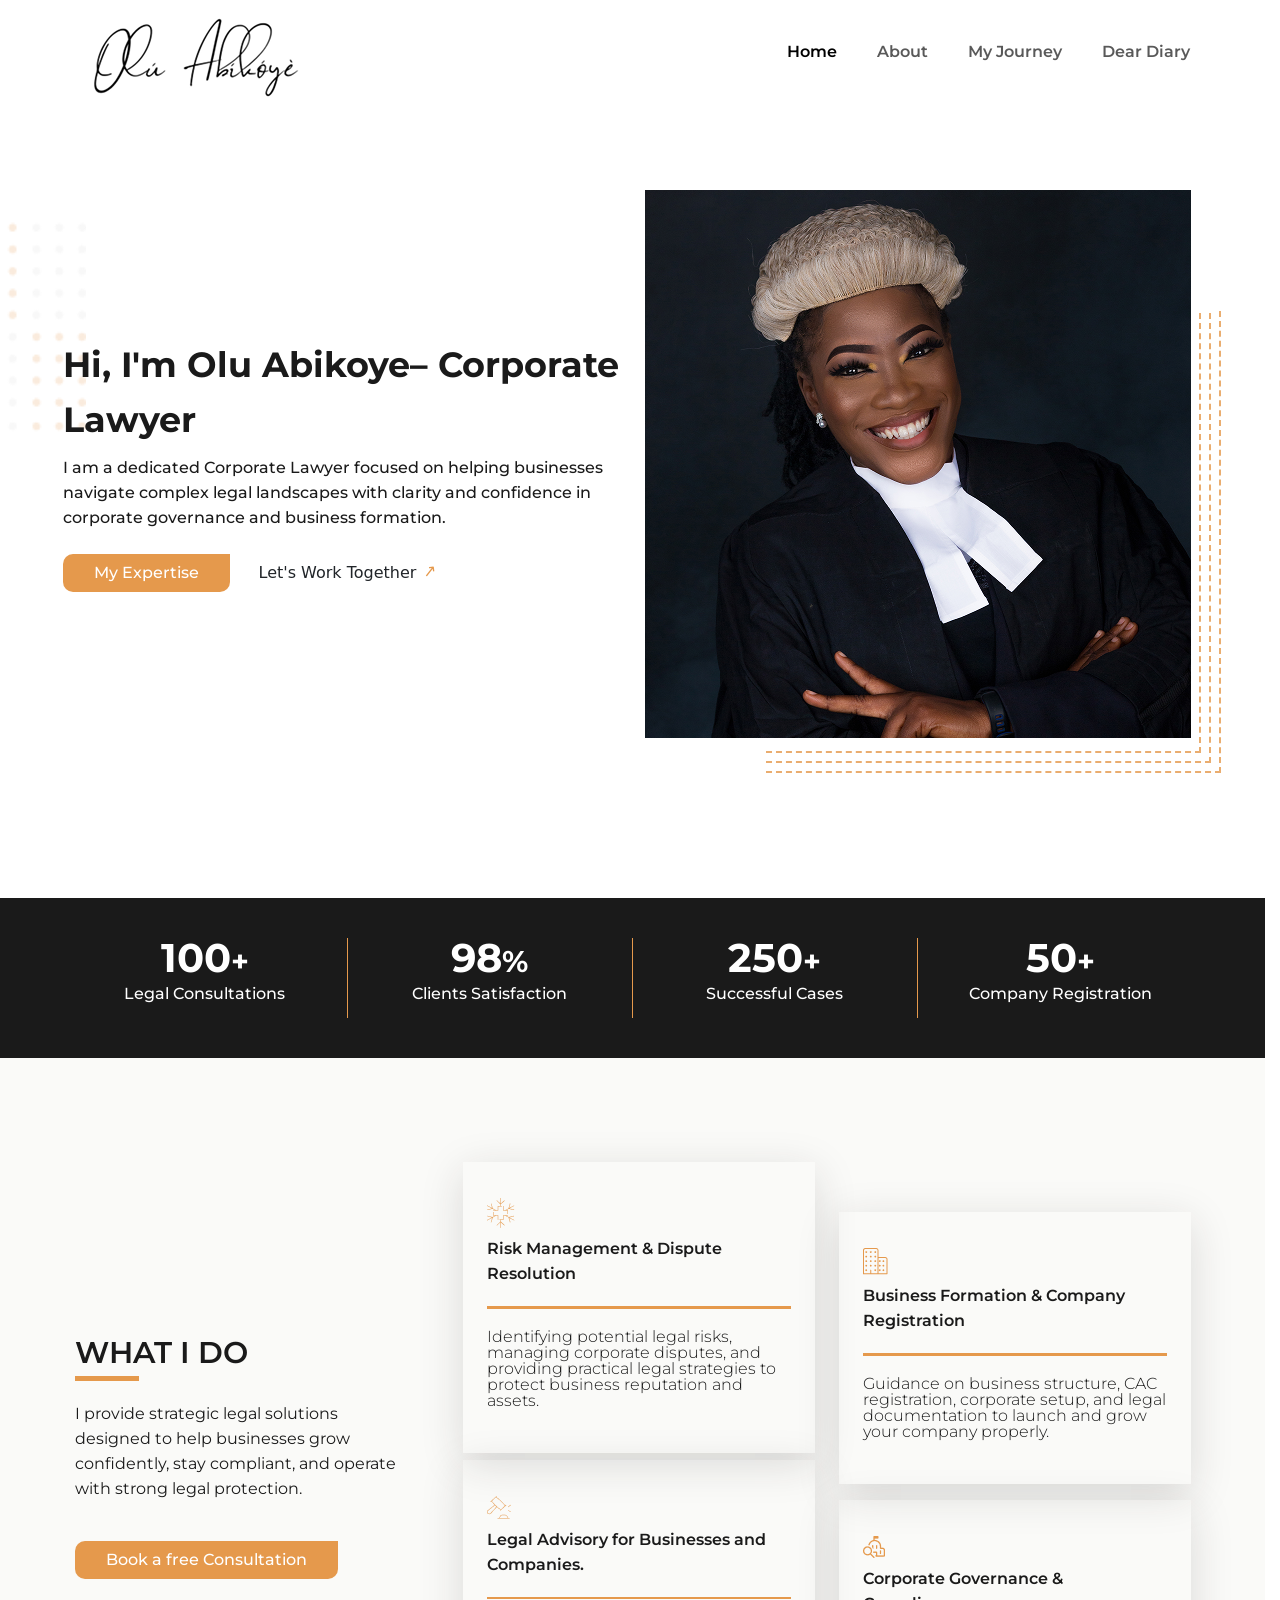
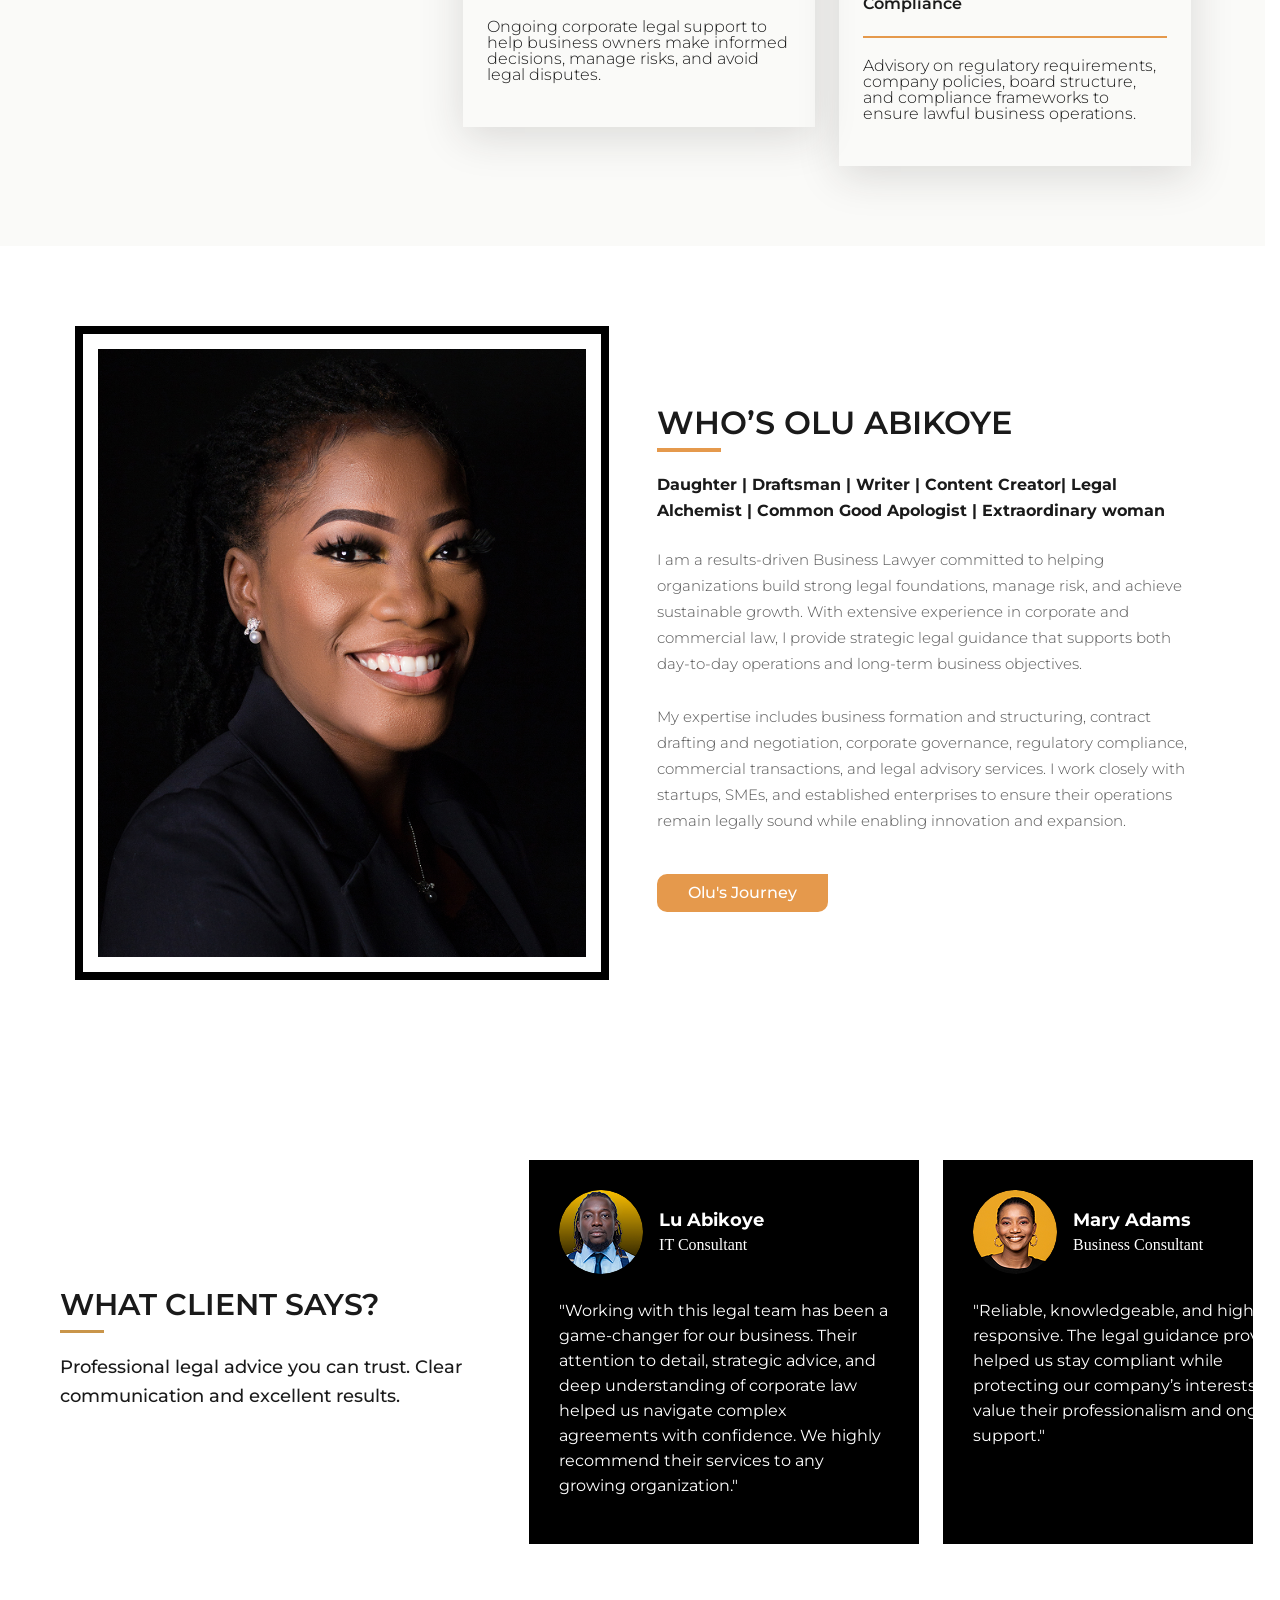
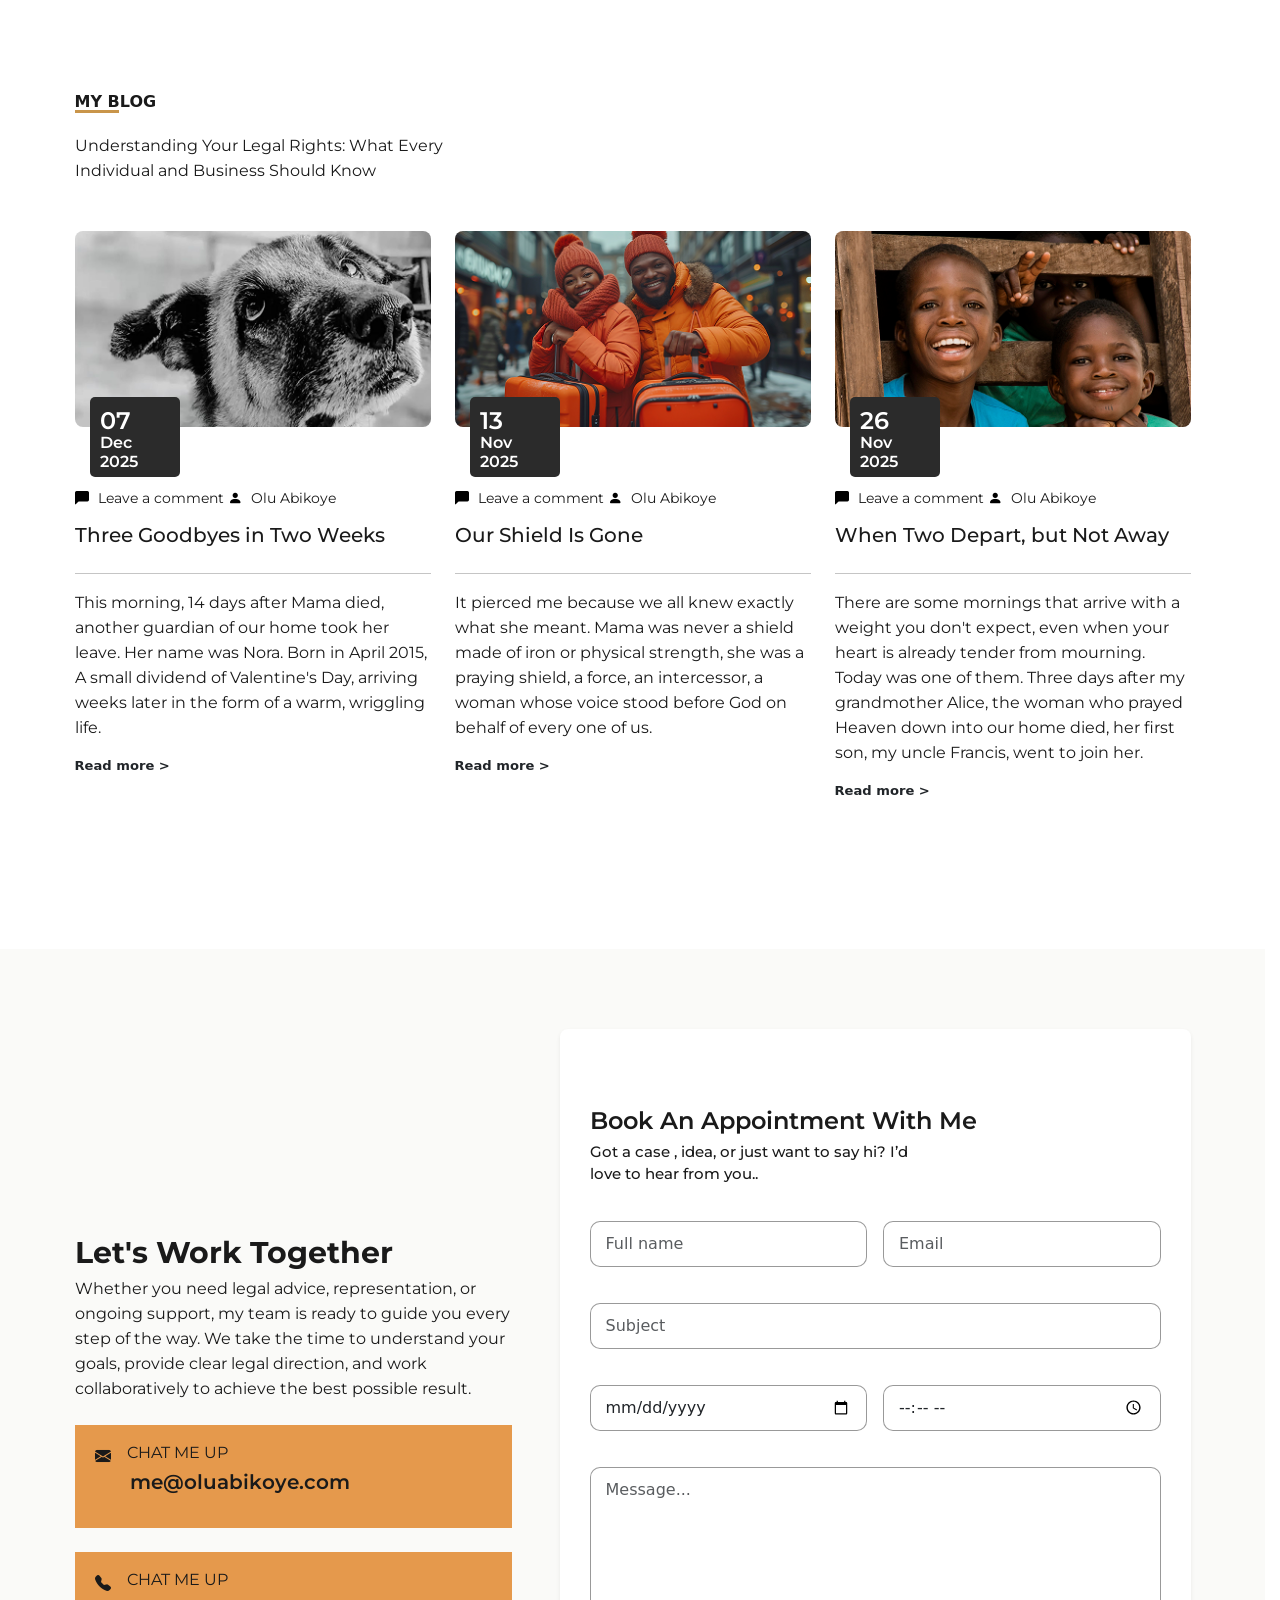
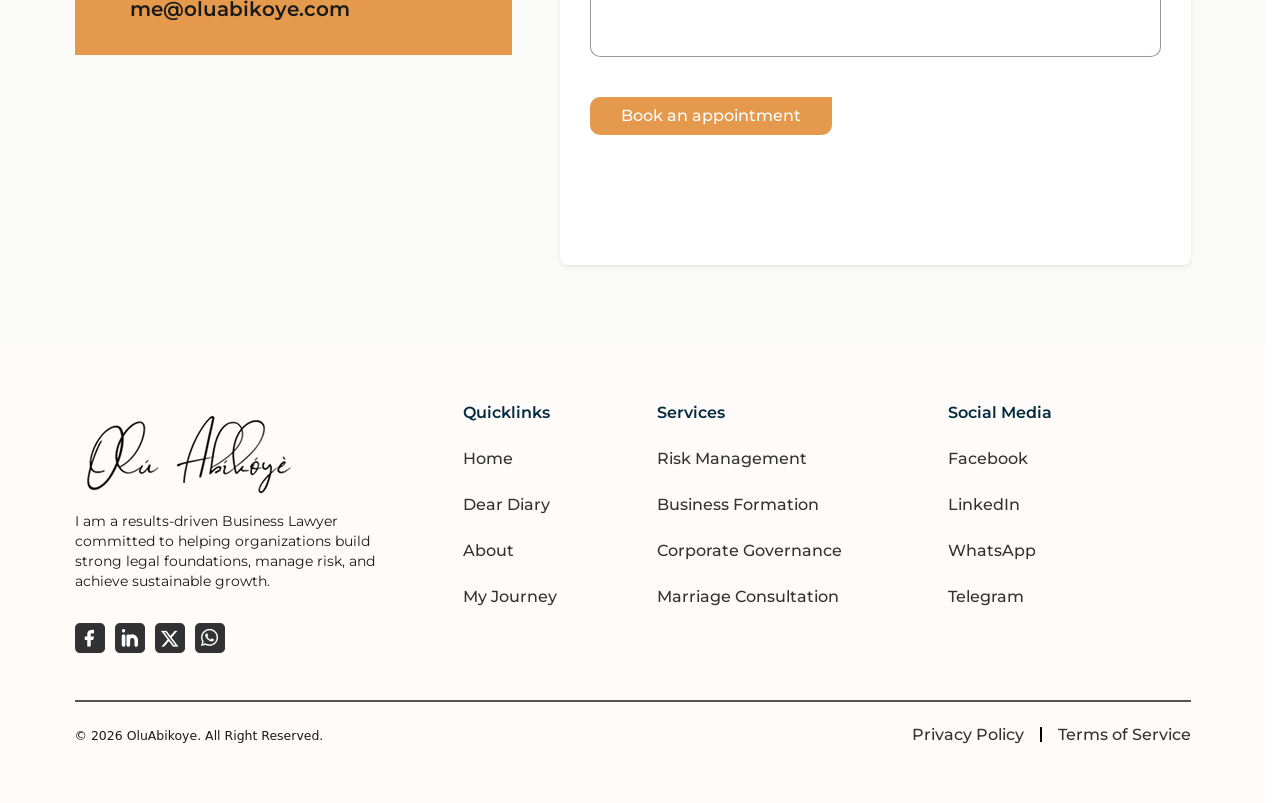
==== commit c8c4ca4f: "margin changed" ====
--- a/index.html
+++ b/index.html
@@ -247,7 +247,7 @@
               </div>
             </div>
           </div>
-          <div class="mt-5 d-flex flex-column" style="height: 50vh;">
+          <div class="mt-5 d-flex flex-column" style="min-height: 300px;">
             <div class="meta-info d-flex gap-3">
               <p class="comment mt-3"><i class="bi bi-chat-left-fill"></i> Leave a comment <i class="bi bi-person-fill"></i> Olu Abikoye</p>
             </div>
@@ -271,7 +271,7 @@
               </div>
             </div>
           </div>
-          <div class="mt-5 d-flex flex-column" style="height: 50vh;">
+          <div class="mt-5 d-flex flex-column" style="min-height: 300px;">
             <div class="meta-info d-flex gap-3">
               <p class="comment mt-3"><i class="bi bi-chat-left-fill"></i> Leave a comment <i class="bi bi-person-fill"></i> Olu Abikoye</p>
             </div>
@@ -295,7 +295,7 @@
               </div>
             </div>
           </div>
-          <div class="mt-5 d-flex flex-column" style="height: 50vh;">
+          <div class="mt-5 d-flex flex-column" style="min-height: 300px;">
             <div class="meta-info d-flex gap-3">
               <p class="comment mt-3"><i class="bi bi-chat-left-fill"></i> Leave a comment <i class="bi bi-person-fill"></i> Olu Abikoye</p>
             </div>
--- a/style.css
+++ b/style.css
@@ -764,9 +764,9 @@
   color: var(--gold);
   text-decoration: none;
   font-weight: 700;
-  display: flex;
-  align-items: end;
-  text-align: end;
+  display: block;        
+  margin-top: auto;      
+  align-self: flex-start; 
 }
 
 /* FIX: blog card fixed height: 50vh causes overflow on mobile */
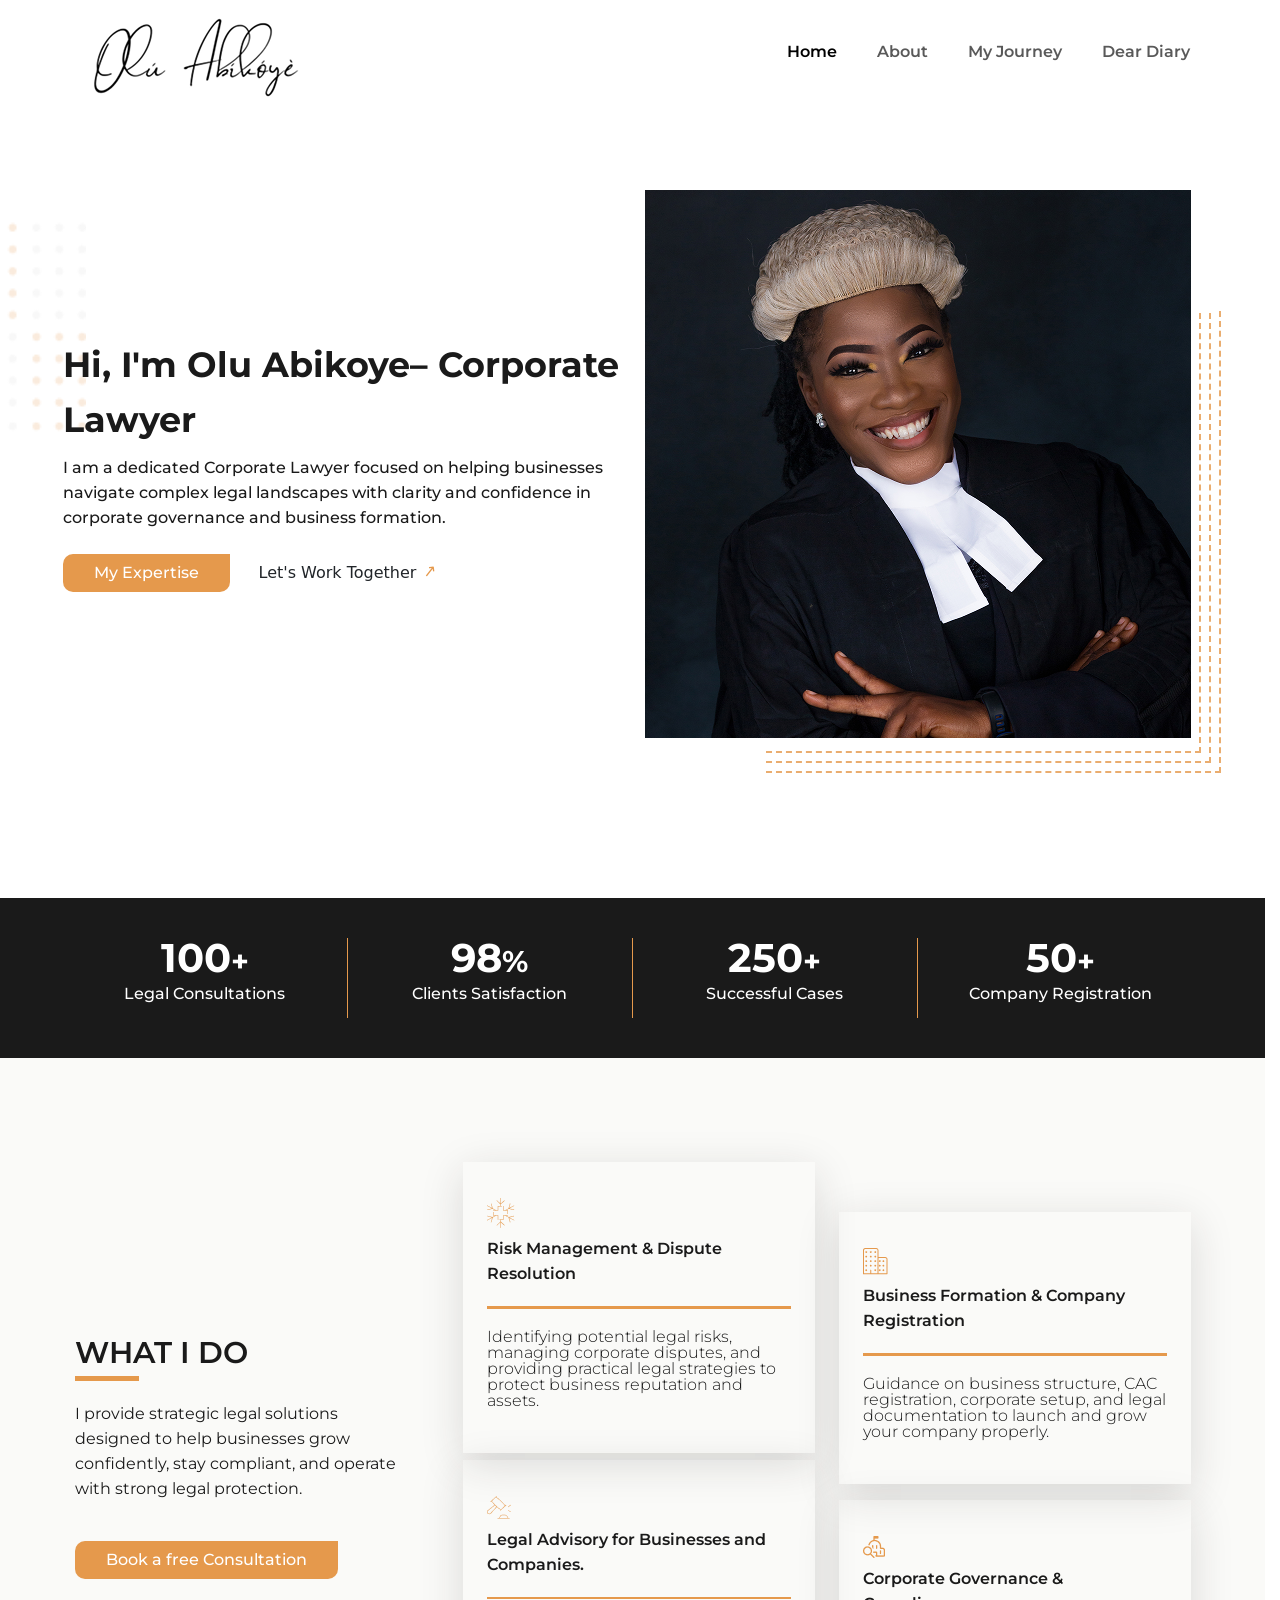
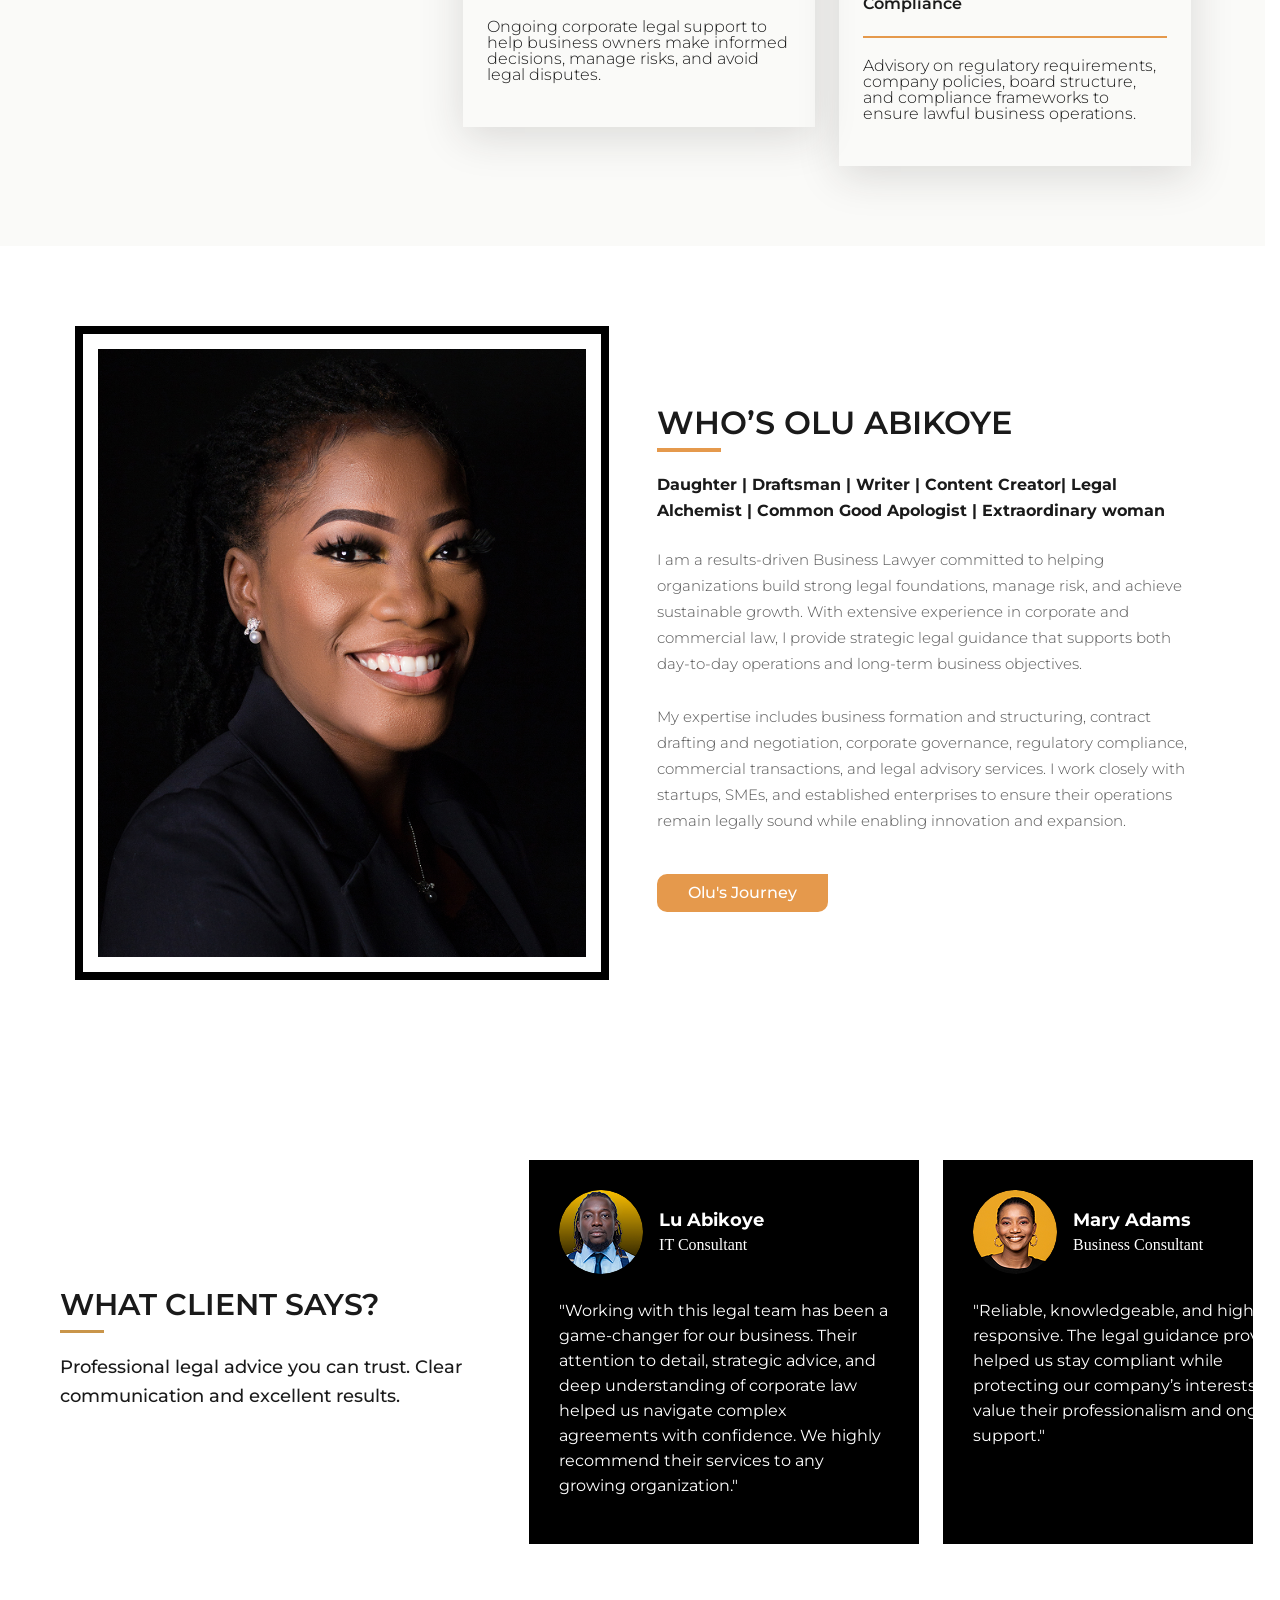
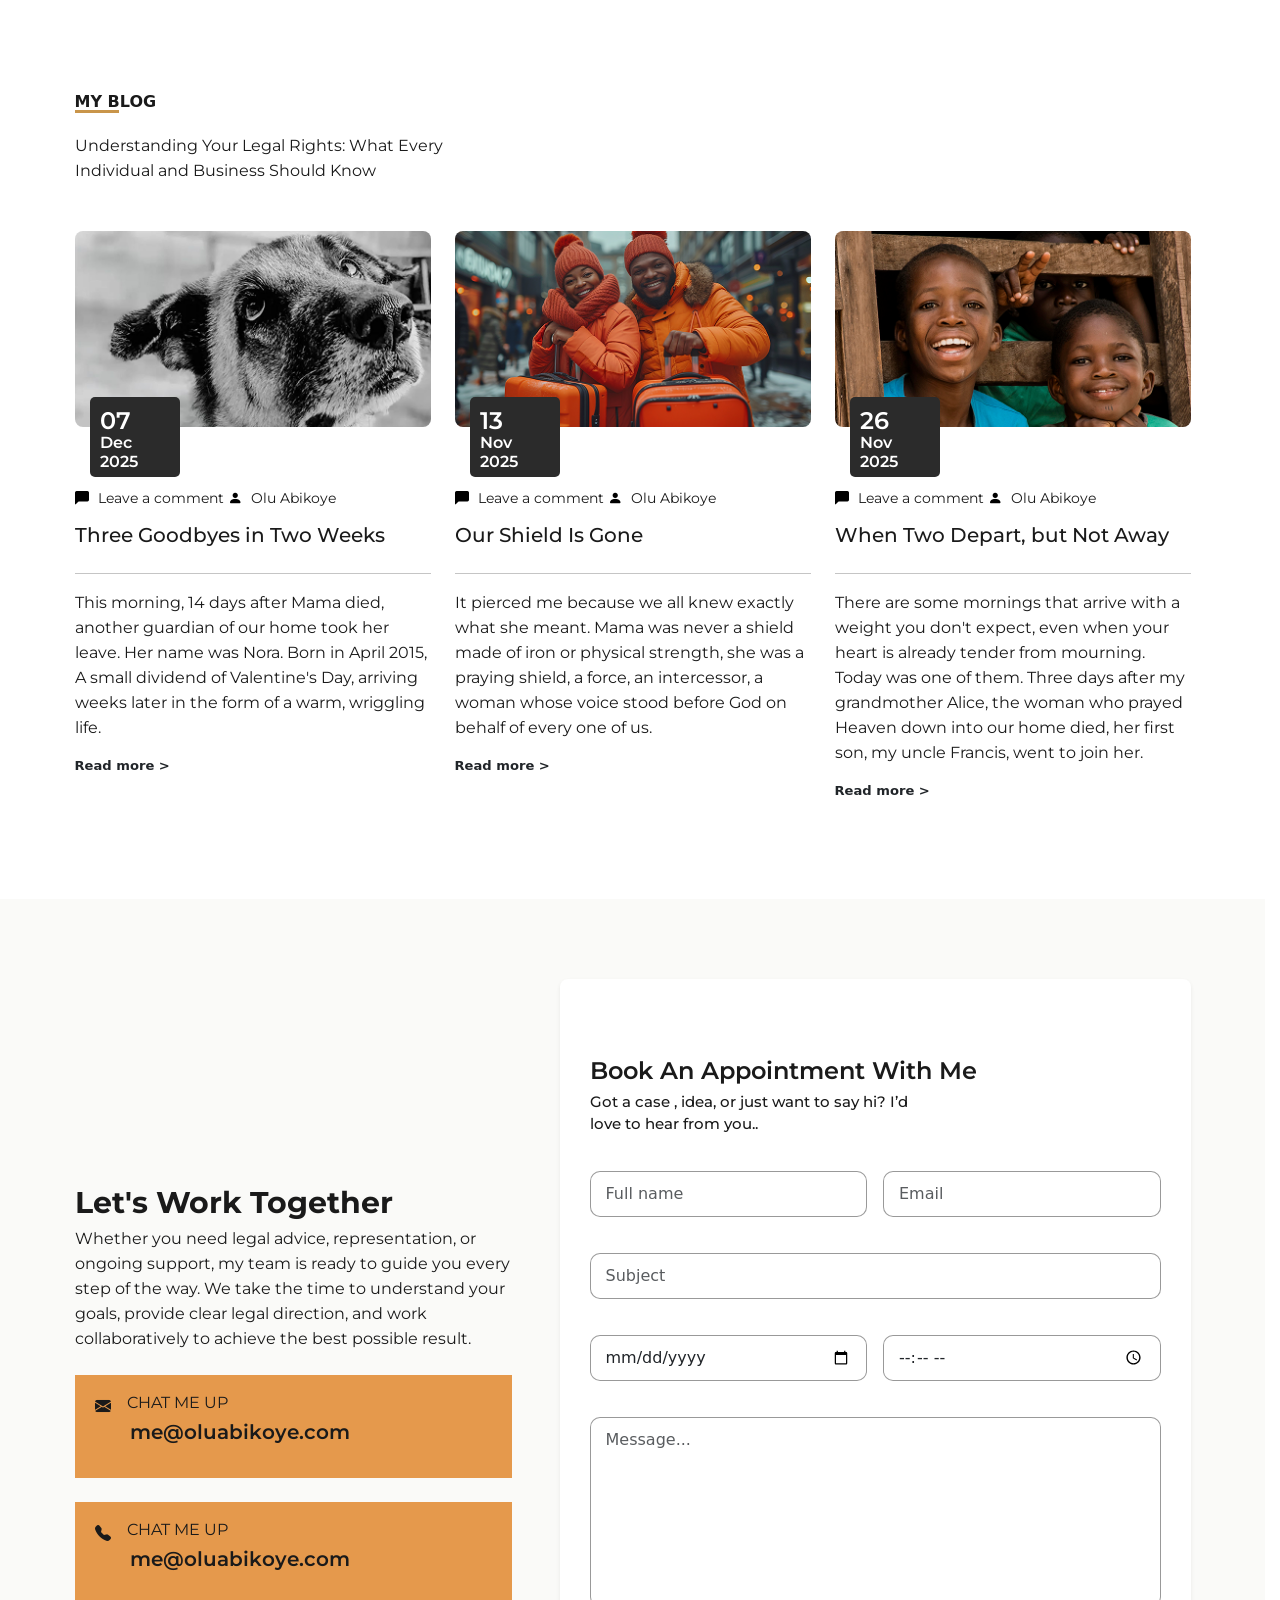
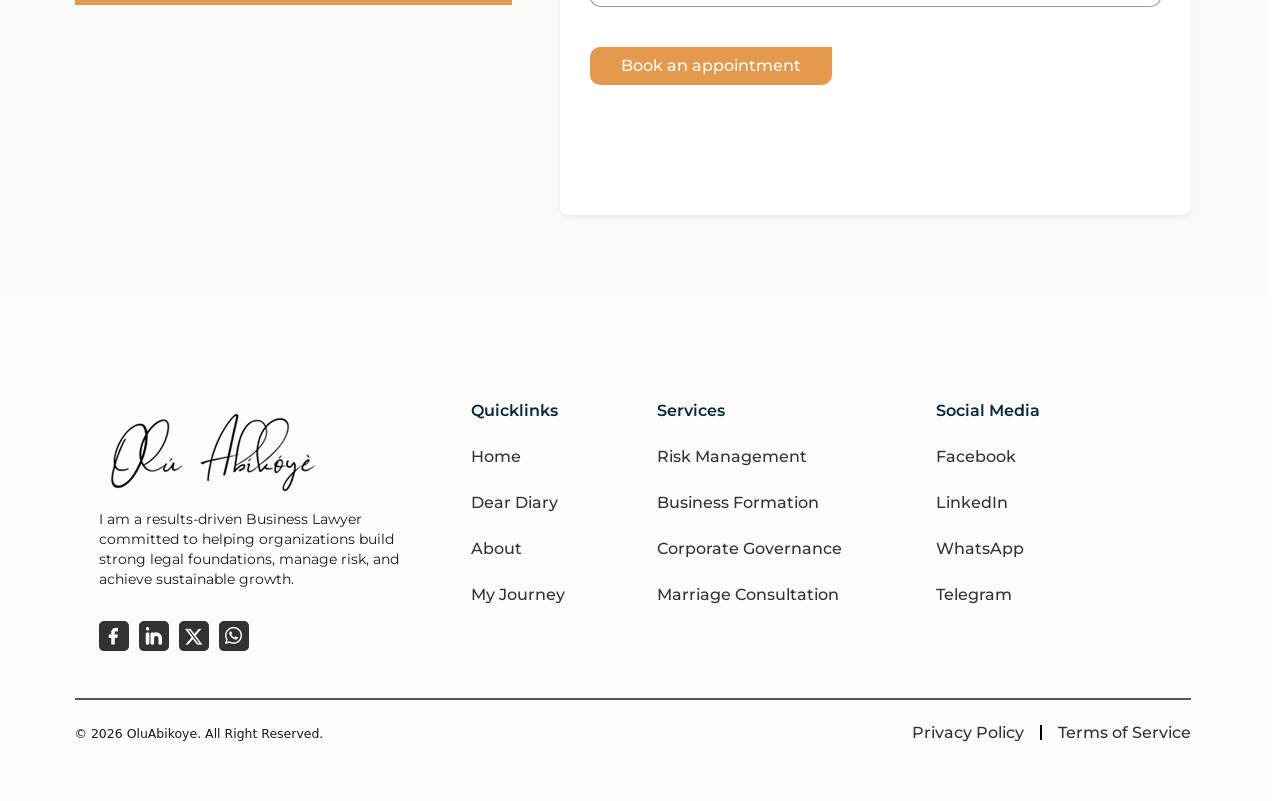
==== commit e644cc53: "space updated" ====
--- a/index.html
+++ b/index.html
@@ -312,7 +312,7 @@
 </section>
 
 <!-- CONTACT -->
-<section class="contact-section" id="contact">
+<section class="contact-section mb-0" id="contact">
   <div class="container">
     <div class="row g-5 align-items-center">
 
@@ -378,8 +378,8 @@
 
 <!-- FOOTER -->
   <footer>
-    <div class="container">
-      <div class="row g-5">
+    <div class="container mt-0">
+      <div class="row g-5 m-0">
         <div class="col-lg-4">
           <a href="index.html" class="logo d-block mb-3"><img src="images/toyosi logo 2.png" alt=""></a>
           <p class="driven">I am a results-driven Business Lawyer committed to helping organizations build strong legal foundations, manage risk, and achieve sustainable growth.</p>
--- a/style.css
+++ b/style.css
@@ -769,7 +769,7 @@
   align-self: flex-start; 
 }
 
-/* FIX: blog card fixed height: 50vh causes overflow on mobile */
+
 @media (max-width: 767px) {
   .blog-card > div[style] {
     height: auto !important;
@@ -1020,7 +1020,7 @@
     border-bottom: 1px solid whitesmoke;
   } */
   .contact-section {
-    margin-top: 100px !important;
+    margin-top: 50px !important;
   }
 }
 
